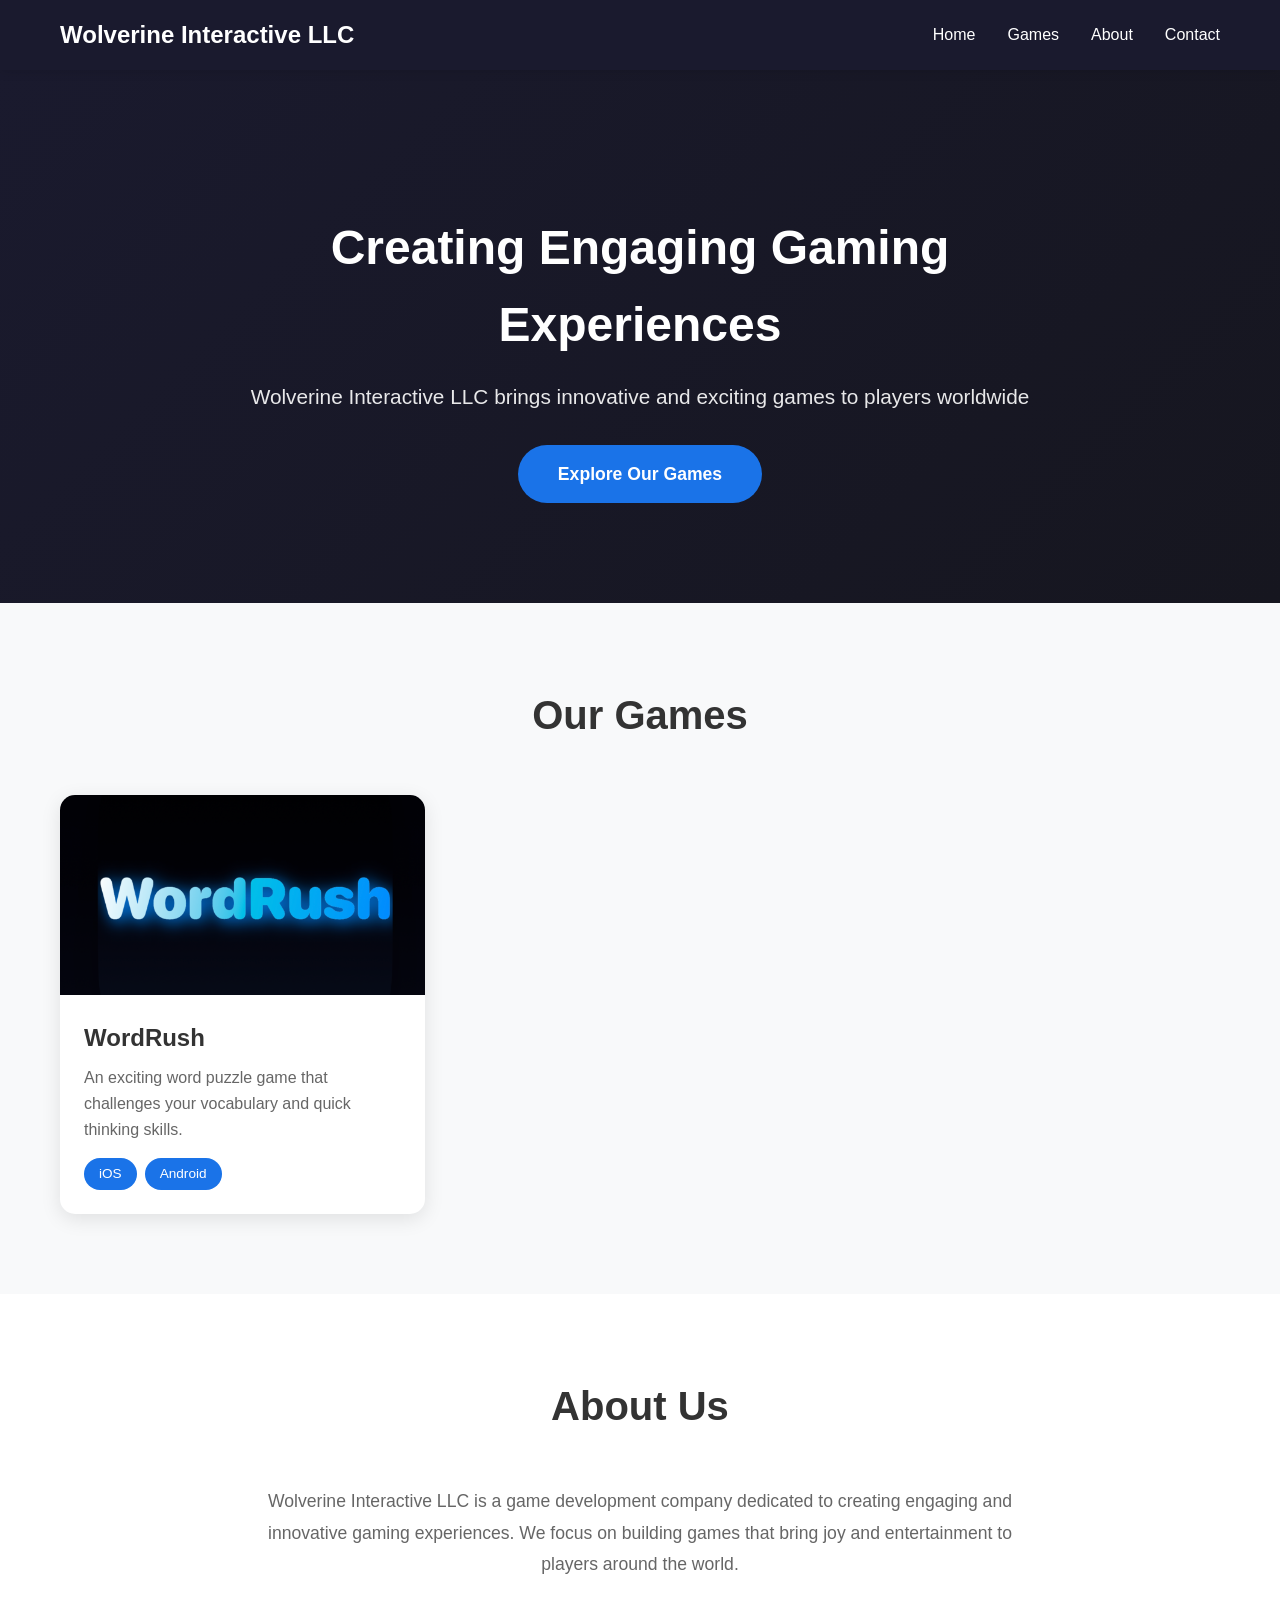
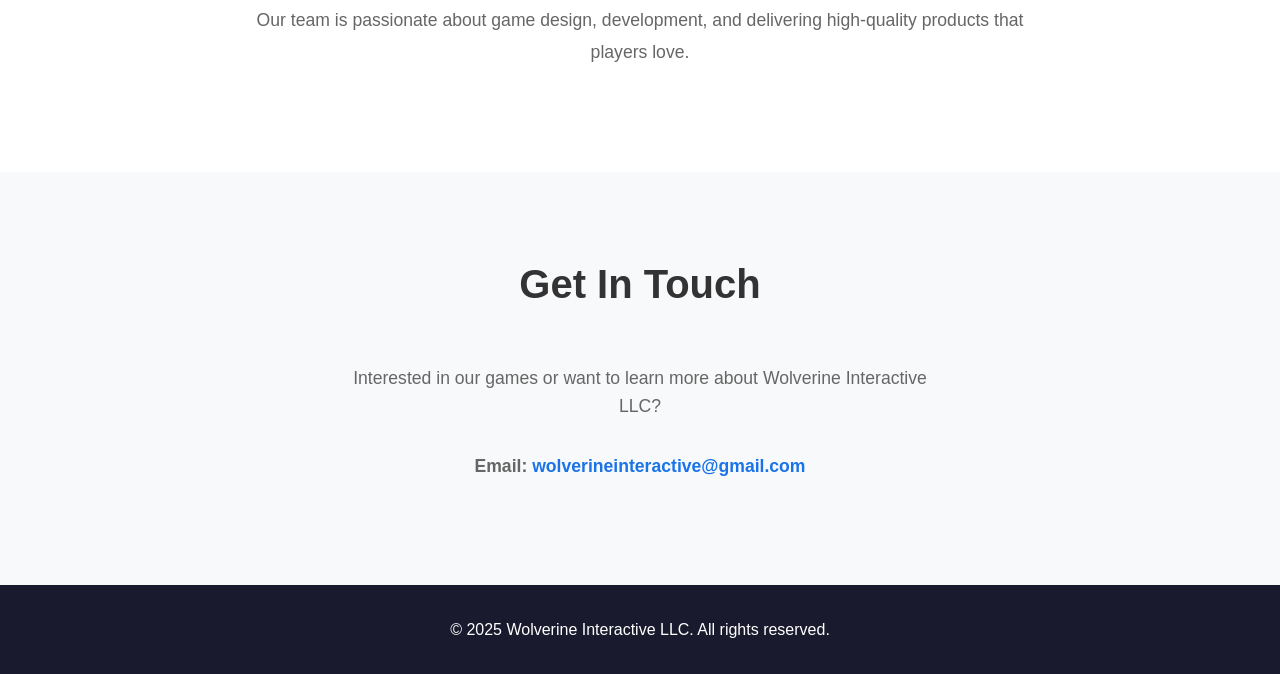
==== index.html @ 762c8910 "Initial commit: Wolverine Interactive LLC website with WordRush game" ====
<!DOCTYPE html>
<html lang="en">
<head>
    <meta charset="UTF-8">
    <meta name="viewport" content="width=device-width, initial-scale=1.0">
    <title>Wolverine Interactive LLC - Game Development Company</title>
    <meta name="description" content="Wolverine Interactive LLC - Creating engaging and innovative games">
    <link rel="stylesheet" href="styles.css">
</head>
<body>
    <nav class="navbar">
        <div class="container">
            <div class="nav-content">
                <div class="logo-container">
                    <img src="logo.png" alt="Wolverine Interactive LLC Logo" class="logo" id="logo">
                    <span class="company-name">Wolverine Interactive LLC</span>
                </div>
                <ul class="nav-links">
                    <li><a href="#home">Home</a></li>
                    <li><a href="#games">Games</a></li>
                    <li><a href="#about">About</a></li>
                    <li><a href="#contact">Contact</a></li>
                </ul>
                <button class="mobile-menu-toggle" id="mobileMenuToggle">
                    <span></span>
                    <span></span>
                    <span></span>
                </button>
            </div>
        </div>
    </nav>

    <section id="home" class="hero">
        <div class="container">
            <div class="hero-content">
                <h1 class="hero-title">Creating Engaging Gaming Experiences</h1>
                <p class="hero-subtitle">Wolverine Interactive LLC brings innovative and exciting games to players worldwide</p>
                <a href="#games" class="cta-button">Explore Our Games</a>
            </div>
        </div>
    </section>

    <section id="games" class="games-section">
        <div class="container">
            <h2 class="section-title">Our Games</h2>
            <div class="games-grid" id="gamesGrid">
                <!-- Games will be dynamically loaded here -->
            </div>
        </div>
    </section>

    <section id="about" class="about-section">
        <div class="container">
            <h2 class="section-title">About Us</h2>
            <div class="about-content">
                <p>Wolverine Interactive LLC is a game development company dedicated to creating engaging and innovative gaming experiences. We focus on building games that bring joy and entertainment to players around the world.</p>
                <p>Our team is passionate about game design, development, and delivering high-quality products that players love.</p>
            </div>
        </div>
    </section>

    <section id="contact" class="contact-section">
        <div class="container">
            <h2 class="section-title">Get In Touch</h2>
            <div class="contact-content">
                <p>Interested in our games or want to learn more about Wolverine Interactive LLC?</p>
                <div class="contact-info">
                    <p><strong>Email:</strong> <a href="mailto:wolverineinteractive@gmail.com">wolverineinteractive@gmail.com</a></p>
                </div>
            </div>
        </div>
    </section>

    <footer class="footer">
        <div class="container">
            <p>&copy; 2025 Wolverine Interactive LLC. All rights reserved.</p>
        </div>
    </footer>

    <script src="games-data.js"></script>
    <script src="script.js"></script>
</body>
</html>
---- styles.css ----
/* Reset and Base Styles */
* {
    margin: 0;
    padding: 0;
    box-sizing: border-box;
}

:root {
    --primary-color: #1a73e8;
    --secondary-color: #34a853;
    --dark-bg: #1a1a2e;
    --darker-bg: #16161f;
    --light-bg: #f8f9fa;
    --text-dark: #333;
    --text-light: #fff;
    --text-gray: #666;
    --card-bg: #fff;
    --shadow: rgba(0, 0, 0, 0.1);
    --shadow-hover: rgba(0, 0, 0, 0.2);
}

body {
    font-family: -apple-system, BlinkMacSystemFont, 'Segoe UI', Roboto, Oxygen, Ubuntu, Cantarell, sans-serif;
    line-height: 1.6;
    color: var(--text-dark);
    overflow-x: hidden;
}

html {
    scroll-behavior: smooth;
}

.container {
    max-width: 1200px;
    margin: 0 auto;
    padding: 0 20px;
}

/* Navigation */
.navbar {
    background-color: var(--dark-bg);
    padding: 1rem 0;
    position: fixed;
    width: 100%;
    top: 0;
    z-index: 1000;
    box-shadow: 0 2px 10px var(--shadow);
}

.nav-content {
    display: flex;
    justify-content: space-between;
    align-items: center;
}

.logo-container {
    display: flex;
    align-items: center;
    gap: 15px;
}

.logo {
    height: 40px;
    width: auto;
    display: none;
}

.logo.visible {
    display: block;
}

.company-name {
    font-size: 1.5rem;
    font-weight: bold;
    color: var(--text-light);
}

.nav-links {
    display: flex;
    list-style: none;
    gap: 2rem;
}

.nav-links a {
    color: var(--text-light);
    text-decoration: none;
    font-weight: 500;
    transition: color 0.3s ease;
}

.nav-links a:hover {
    color: var(--primary-color);
}

.mobile-menu-toggle {
    display: none;
    flex-direction: column;
    background: none;
    border: none;
    cursor: pointer;
    padding: 5px;
}

.mobile-menu-toggle span {
    width: 25px;
    height: 3px;
    background-color: var(--text-light);
    margin: 3px 0;
    transition: 0.3s;
}

/* Hero Section */
.hero {
    background: linear-gradient(135deg, var(--dark-bg) 0%, var(--darker-bg) 100%);
    color: var(--text-light);
    padding: 150px 0 100px;
    margin-top: 60px;
    text-align: center;
}

.hero-content {
    max-width: 800px;
    margin: 0 auto;
}

.hero-title {
    font-size: 3rem;
    margin-bottom: 1rem;
    animation: fadeInUp 0.8s ease;
}

.hero-subtitle {
    font-size: 1.3rem;
    margin-bottom: 2rem;
    color: rgba(255, 255, 255, 0.9);
    animation: fadeInUp 0.8s ease 0.2s backwards;
}

.cta-button {
    display: inline-block;
    background-color: var(--primary-color);
    color: var(--text-light);
    padding: 15px 40px;
    text-decoration: none;
    border-radius: 50px;
    font-weight: 600;
    font-size: 1.1rem;
    transition: all 0.3s ease;
    animation: fadeInUp 0.8s ease 0.4s backwards;
}

.cta-button:hover {
    background-color: #1557b0;
    transform: translateY(-2px);
    box-shadow: 0 10px 25px rgba(26, 115, 232, 0.3);
}

/* Games Section */
.games-section {
    padding: 80px 0;
    background-color: var(--light-bg);
}

.section-title {
    text-align: center;
    font-size: 2.5rem;
    margin-bottom: 3rem;
    color: var(--text-dark);
}

.games-grid {
    display: grid;
    grid-template-columns: repeat(auto-fill, minmax(300px, 1fr));
    gap: 2rem;
    margin-top: 2rem;
}

.game-card {
    background-color: var(--card-bg);
    border-radius: 15px;
    overflow: hidden;
    box-shadow: 0 5px 20px var(--shadow);
    transition: all 0.3s ease;
    cursor: pointer;
}

.game-card:hover {
    transform: translateY(-10px);
    box-shadow: 0 15px 40px var(--shadow-hover);
}

.game-image {
    width: 100%;
    height: 200px;
    object-fit: cover;
    background: linear-gradient(135deg, var(--primary-color) 0%, var(--secondary-color) 100%);
    display: flex;
    align-items: center;
    justify-content: center;
    color: var(--text-light);
    font-size: 3rem;
    font-weight: bold;
}

.game-content {
    padding: 1.5rem;
}

.game-title {
    font-size: 1.5rem;
    margin-bottom: 0.5rem;
    color: var(--text-dark);
}

.game-description {
    color: var(--text-gray);
    margin-bottom: 1rem;
}

.game-platforms {
    display: flex;
    gap: 0.5rem;
    flex-wrap: wrap;
}

.platform-tag {
    background-color: var(--primary-color);
    color: var(--text-light);
    padding: 5px 15px;
    border-radius: 20px;
    font-size: 0.85rem;
    font-weight: 500;
}

/* About Section */
.about-section {
    padding: 80px 0;
    background-color: var(--card-bg);
}

.about-content {
    max-width: 800px;
    margin: 0 auto;
    text-align: center;
}

.about-content p {
    font-size: 1.1rem;
    margin-bottom: 1.5rem;
    color: var(--text-gray);
    line-height: 1.8;
}

/* Contact Section */
.contact-section {
    padding: 80px 0;
    background-color: var(--light-bg);
    text-align: center;
}

.contact-content {
    max-width: 600px;
    margin: 0 auto;
}

.contact-content p {
    font-size: 1.1rem;
    margin-bottom: 1.5rem;
    color: var(--text-gray);
}

.contact-info {
    margin-top: 2rem;
}

.contact-info a {
    color: var(--primary-color);
    text-decoration: none;
    font-weight: 600;
}

.contact-info a:hover {
    text-decoration: underline;
}

/* Footer */
.footer {
    background-color: var(--dark-bg);
    color: var(--text-light);
    padding: 2rem 0;
    text-align: center;
}

/* Animations */
@keyframes fadeInUp {
    from {
        opacity: 0;
        transform: translateY(30px);
    }
    to {
        opacity: 1;
        transform: translateY(0);
    }
}

/* Responsive Design */
@media (max-width: 768px) {
    .mobile-menu-toggle {
        display: flex;
    }

    .nav-links {
        position: fixed;
        left: -100%;
        top: 60px;
        flex-direction: column;
        background-color: var(--dark-bg);
        width: 100%;
        text-align: center;
        transition: 0.3s;
        padding: 2rem 0;
        gap: 1rem;
    }

    .nav-links.active {
        left: 0;
    }

    .hero-title {
        font-size: 2rem;
    }

    .hero-subtitle {
        font-size: 1.1rem;
    }

    .section-title {
        font-size: 2rem;
    }

    .games-grid {
        grid-template-columns: 1fr;
    }

    .company-name {
        font-size: 1.2rem;
    }
}

@media (max-width: 480px) {
    .hero {
        padding: 100px 0 60px;
    }

    .hero-title {
        font-size: 1.5rem;
    }

    .company-name {
        font-size: 1rem;
    }
}
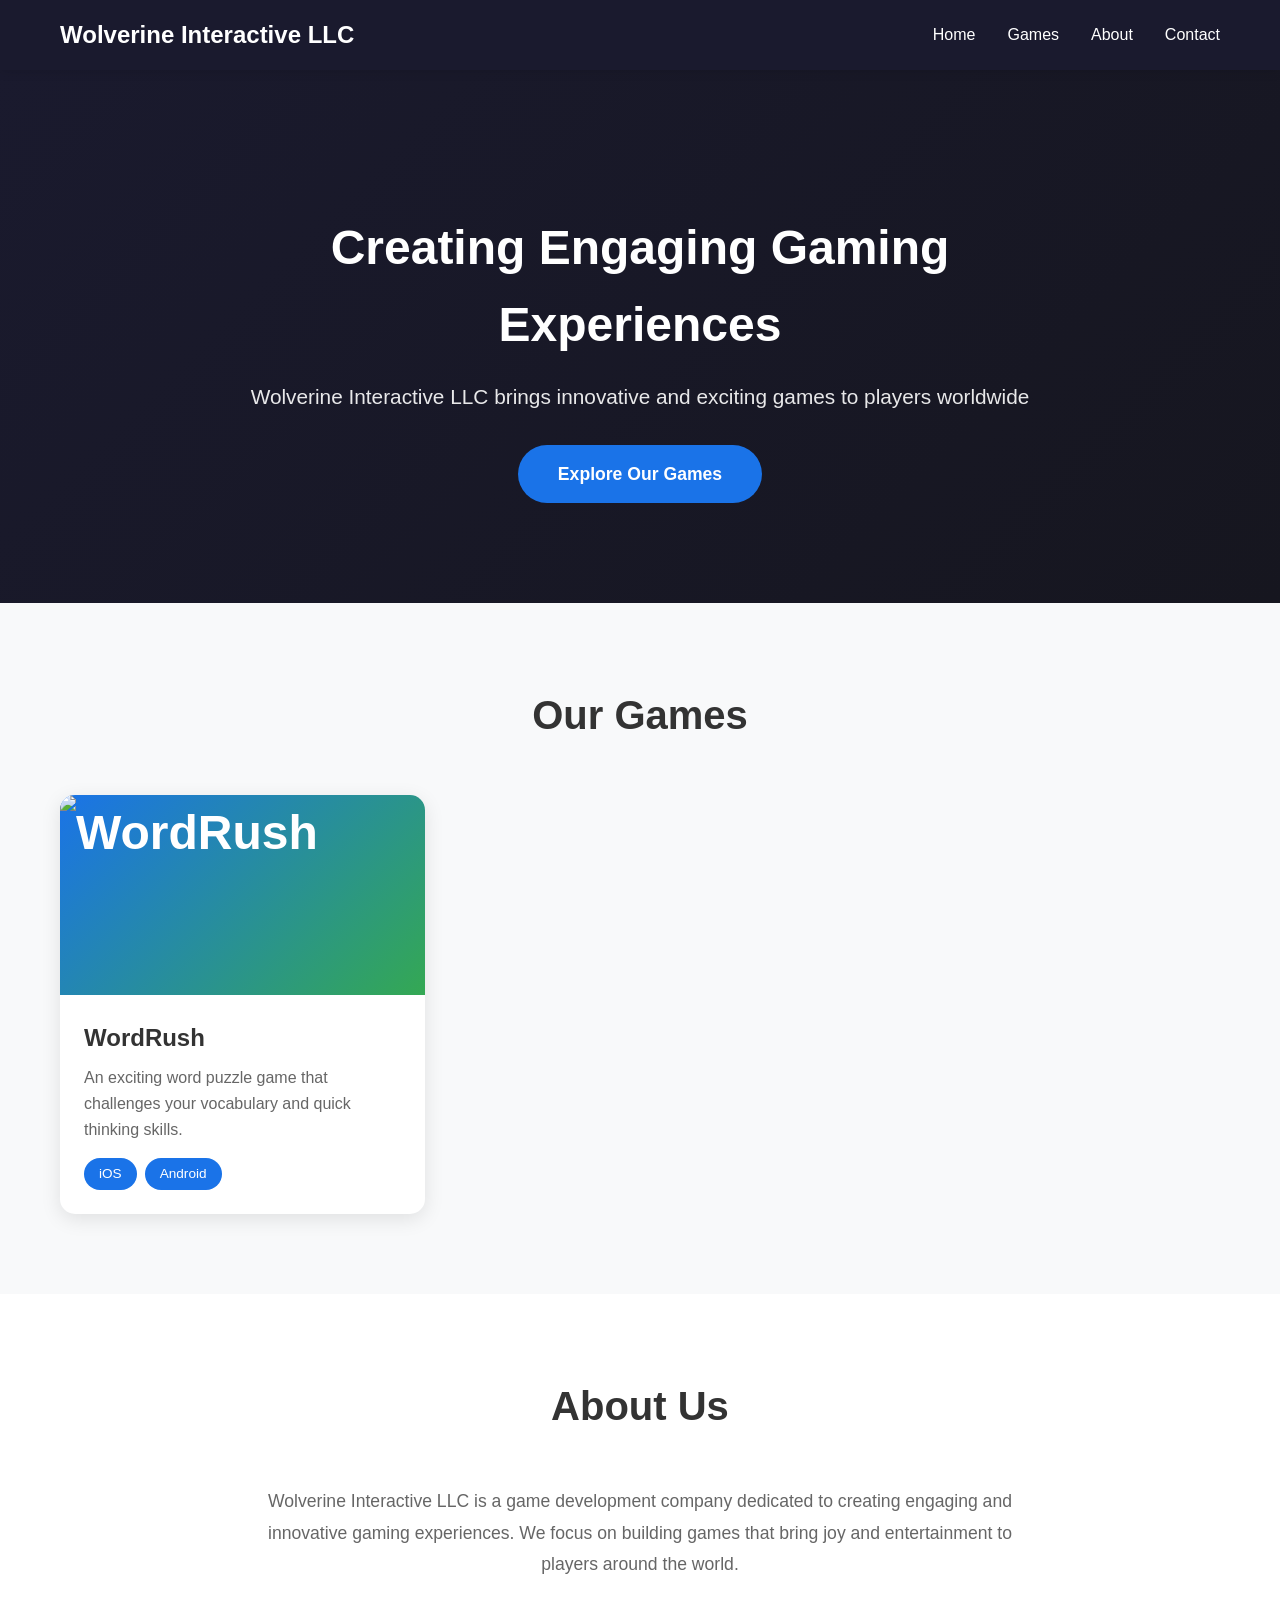
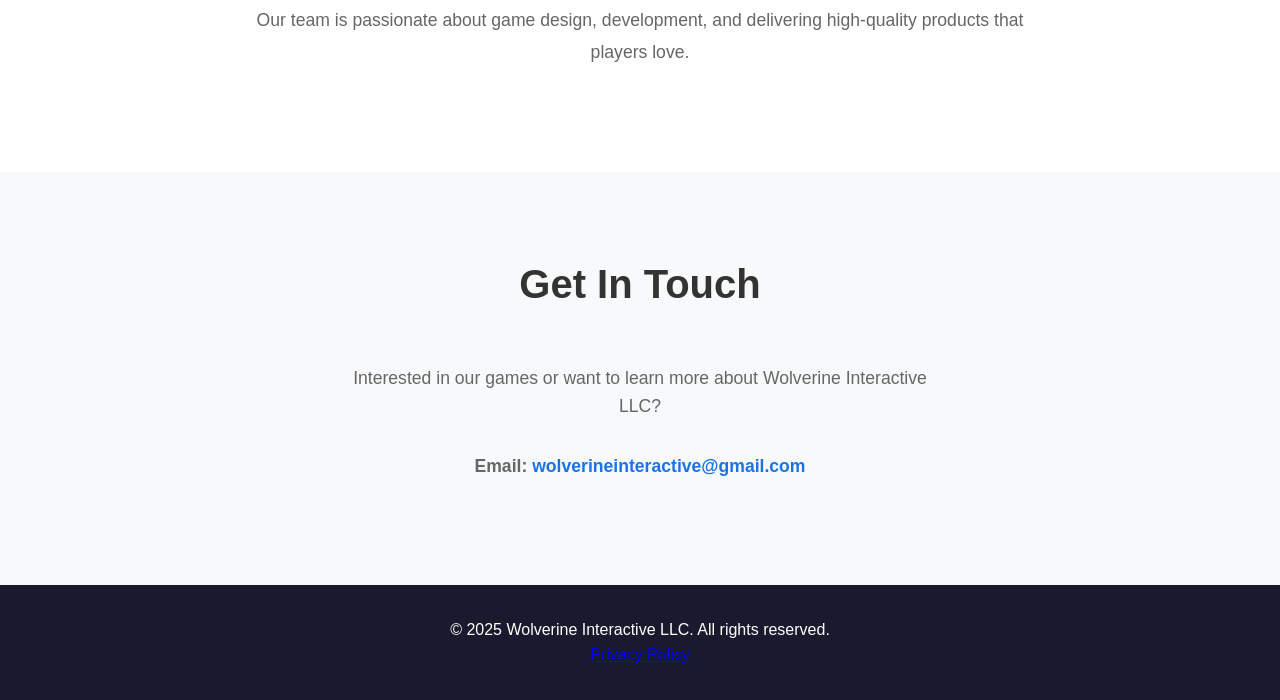
==== commit a78b3234: "Add privacy policy link to website footer - Added link to WordRush privacy policy PDF in footer - Li" ====
--- a/index.html
+++ b/index.html
@@ -74,6 +74,7 @@
     <footer class="footer">
         <div class="container">
             <p>&copy; 2025 Wolverine Interactive LLC. All rights reserved.</p>
+            <p><a href="assets/documents/WordRush_PrivacyPolicy.pdf" target="_blank">Privacy Policy</a></p>
         </div>
     </footer>
 
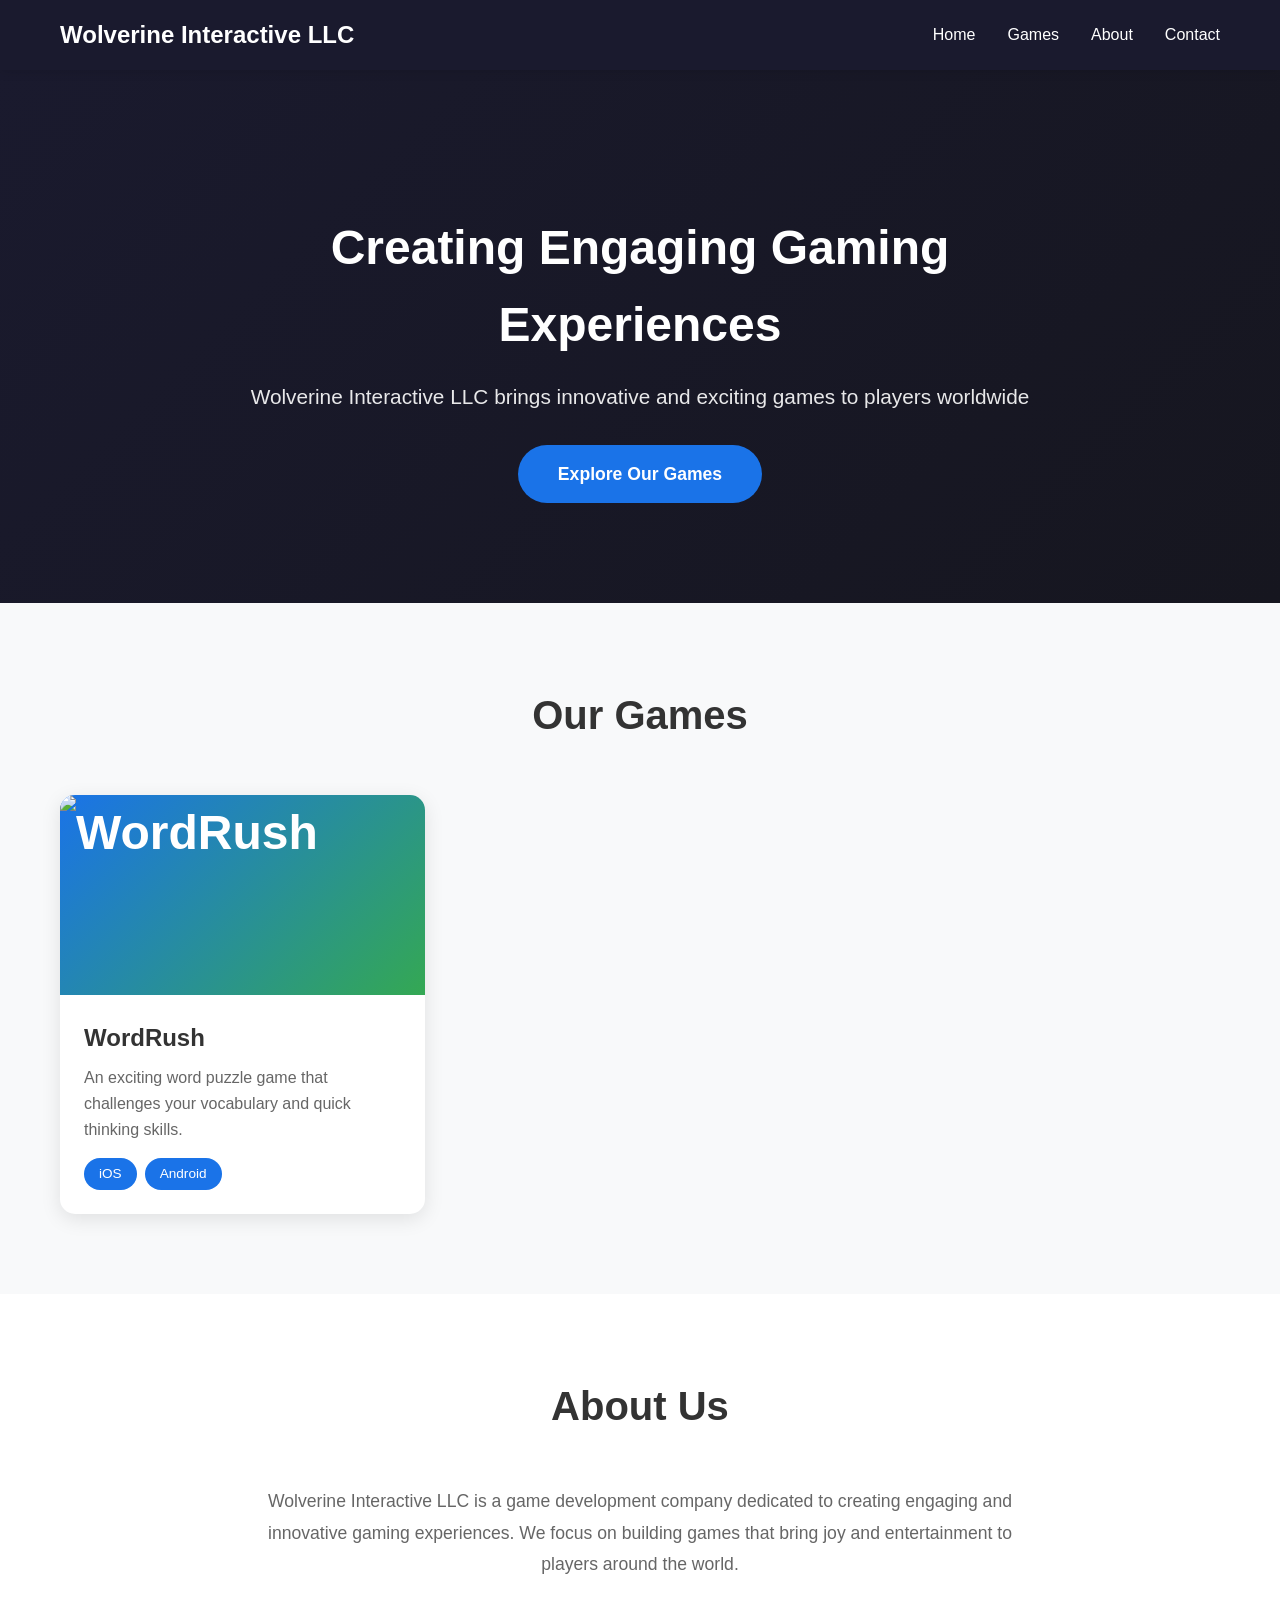
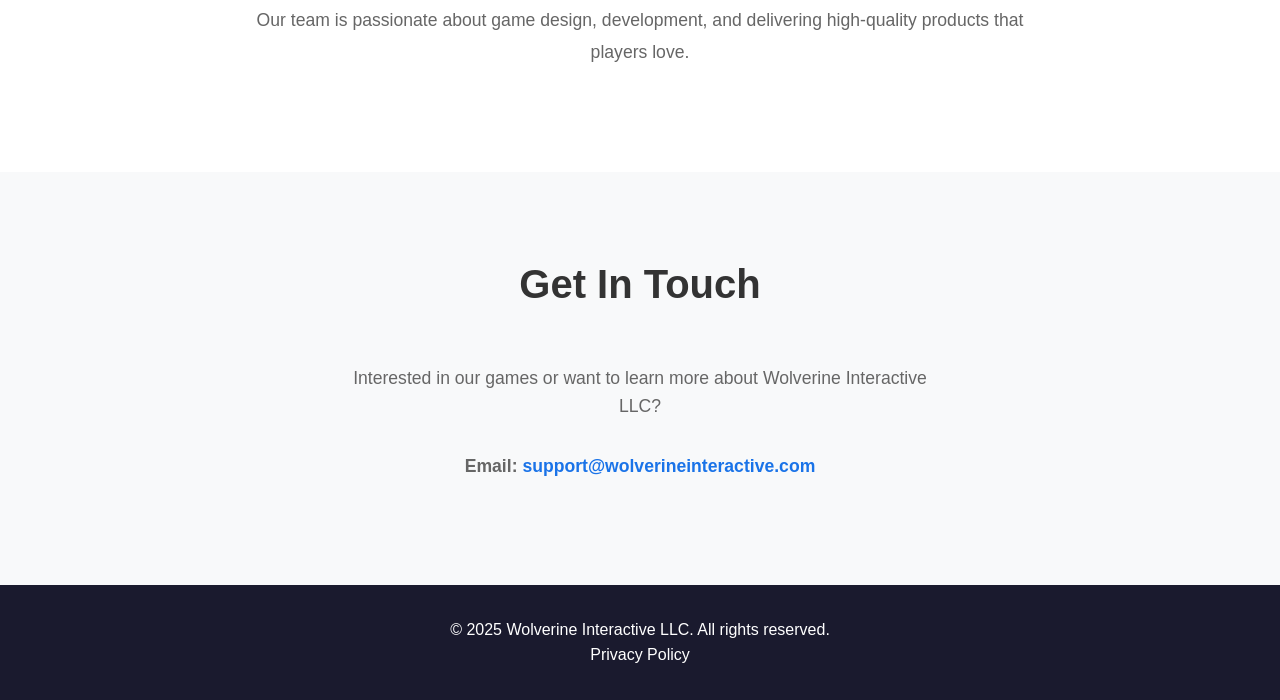
==== commit e429039f: "Update privacy policy link styling and email address - Made privacy policy link white for better vis" ====
--- a/index.html
+++ b/index.html
@@ -65,7 +65,7 @@
             <div class="contact-content">
                 <p>Interested in our games or want to learn more about Wolverine Interactive LLC?</p>
                 <div class="contact-info">
-                    <p><strong>Email:</strong> <a href="mailto:wolverineinteractive@gmail.com">wolverineinteractive@gmail.com</a></p>
+                    <p><strong>Email:</strong> <a href="mailto:support@wolverineinteractive.com">support@wolverineinteractive.com</a></p>
                 </div>
             </div>
         </div>
--- a/styles.css
+++ b/styles.css
@@ -291,6 +291,15 @@
     text-align: center;
 }
 
+.footer a {
+    color: var(--text-light);
+    text-decoration: none;
+}
+
+.footer a:hover {
+    text-decoration: underline;
+}
+
 /* Animations */
 @keyframes fadeInUp {
     from {
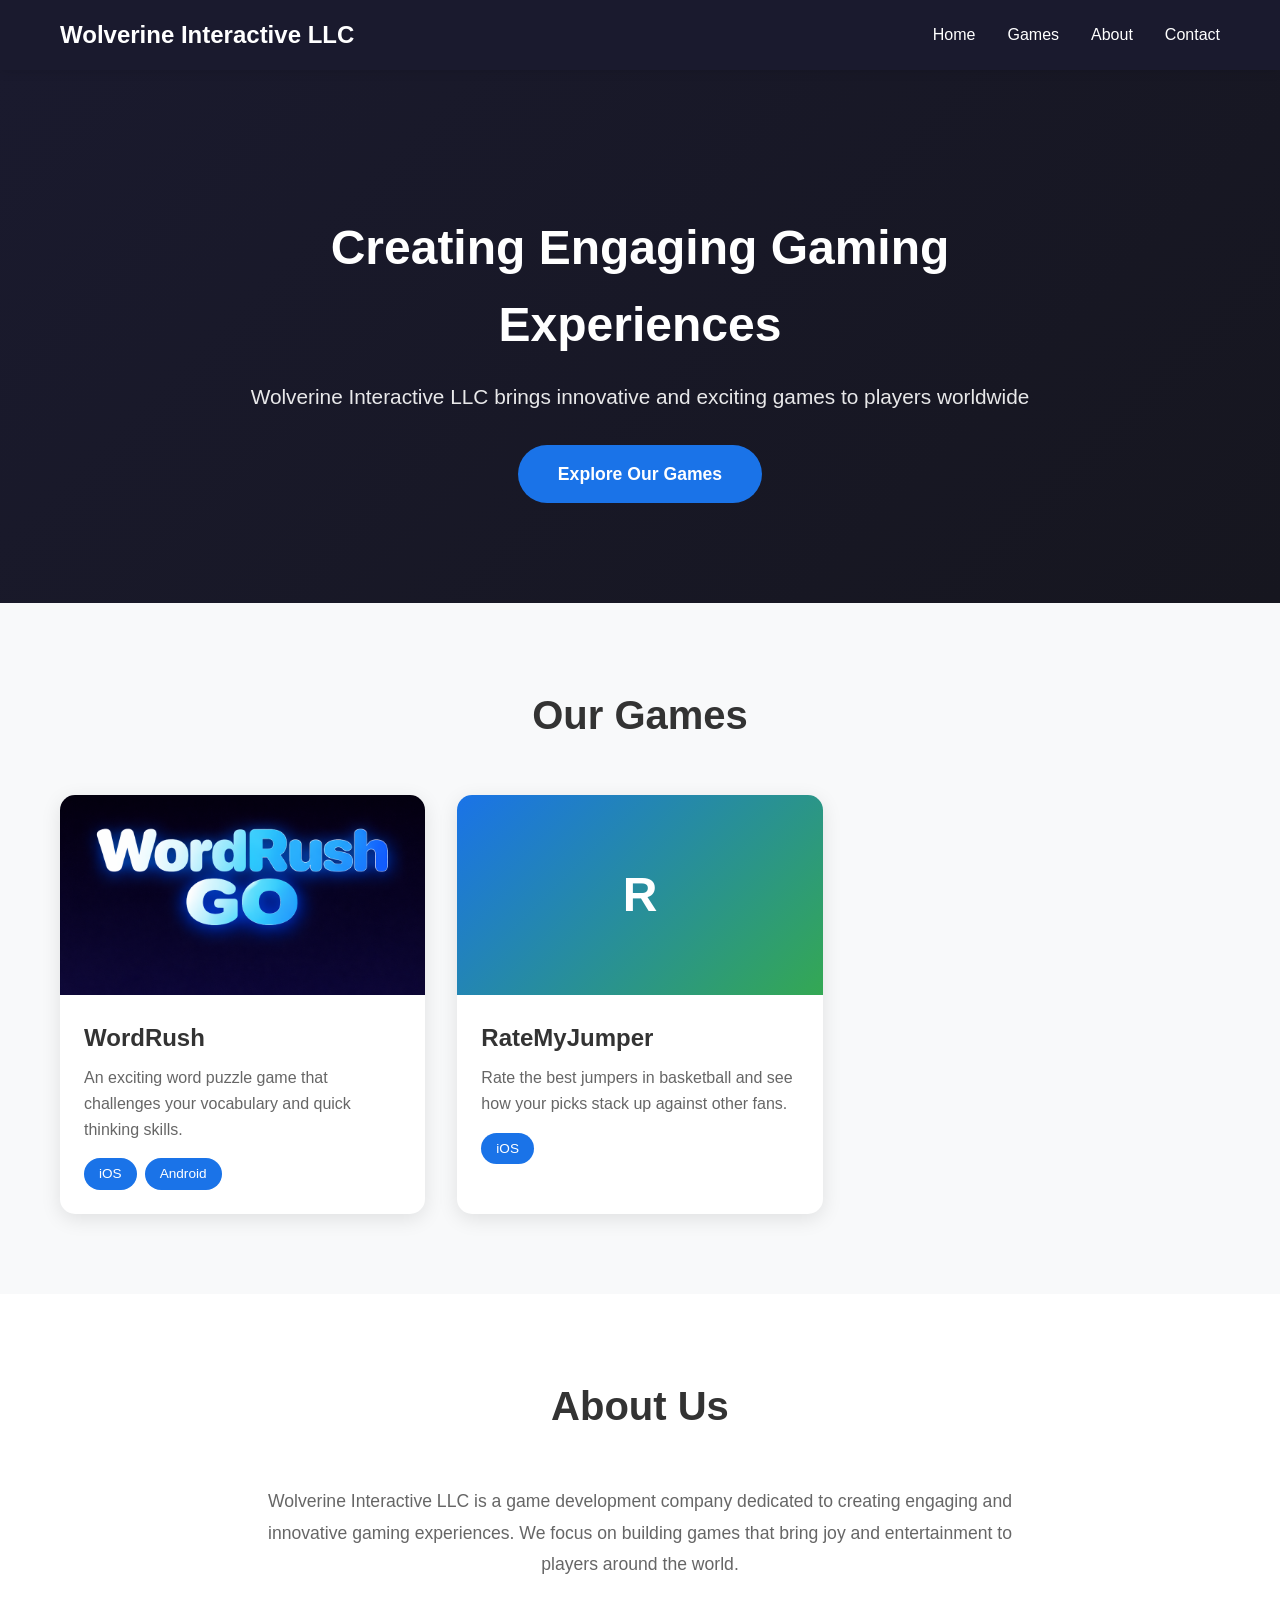
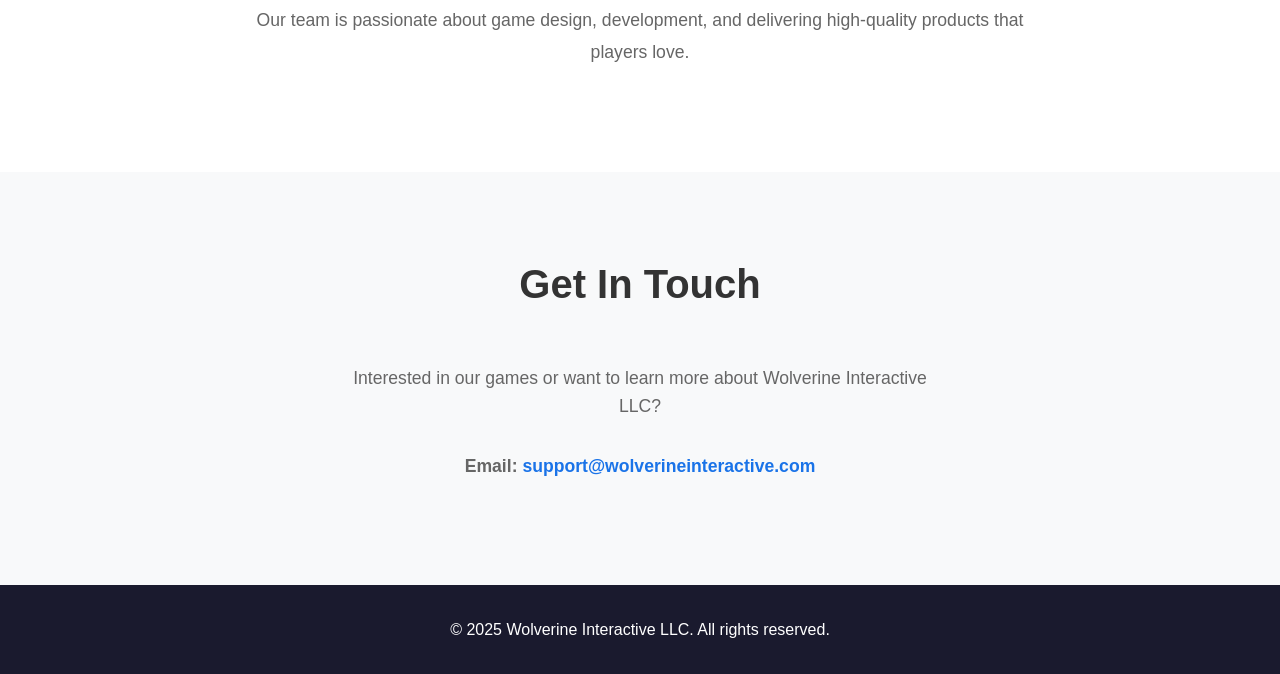
==== commit 469f08ff: "Add RateMyJumper game page and scope privacy policy to WordRush Co-Authored-By: Claude Opus 4.7 (1M " ====
--- a/index.html
+++ b/index.html
@@ -74,7 +74,6 @@
     <footer class="footer">
         <div class="container">
             <p>&copy; 2025 Wolverine Interactive LLC. All rights reserved.</p>
-            <p><a href="assets/documents/WordRush_PrivacyPolicy.pdf" target="_blank">Privacy Policy</a></p>
         </div>
     </footer>
 
--- a/styles.css
+++ b/styles.css
@@ -300,6 +300,86 @@
     text-decoration: underline;
 }
 
+/* Game Detail Page */
+.game-hero {
+    background: linear-gradient(135deg, var(--dark-bg) 0%, var(--darker-bg) 100%);
+    color: var(--text-light);
+    padding: 120px 0 60px;
+    margin-top: 60px;
+}
+
+.game-hero-content {
+    display: flex;
+    align-items: center;
+    gap: 2.5rem;
+    max-width: 800px;
+    margin: 0 auto;
+}
+
+.game-hero-icon {
+    width: 180px;
+    height: 180px;
+    border-radius: 28px;
+    object-fit: cover;
+    box-shadow: 0 10px 30px rgba(0, 0, 0, 0.4);
+    flex-shrink: 0;
+}
+
+.game-hero-info {
+    flex: 1;
+}
+
+.game-hero-title {
+    font-size: 2.8rem;
+    margin-bottom: 0.75rem;
+}
+
+.game-hero-description {
+    font-size: 1.2rem;
+    color: rgba(255, 255, 255, 0.85);
+    margin-bottom: 1.25rem;
+    line-height: 1.7;
+}
+
+.game-preview-section {
+    padding: 60px 0 80px;
+    background-color: var(--light-bg);
+}
+
+.game-video-wrapper {
+    max-width: 400px;
+    margin: 0 auto;
+    border-radius: 16px;
+    overflow: hidden;
+    box-shadow: 0 10px 40px rgba(0, 0, 0, 0.15);
+}
+
+.game-video {
+    width: 100%;
+    display: block;
+    background: #000;
+}
+
+@media (max-width: 768px) {
+    .game-hero-content {
+        flex-direction: column;
+        text-align: center;
+    }
+
+    .game-hero-icon {
+        width: 140px;
+        height: 140px;
+    }
+
+    .game-hero-title {
+        font-size: 2rem;
+    }
+
+    .game-hero .game-platforms {
+        justify-content: center;
+    }
+}
+
 /* Animations */
 @keyframes fadeInUp {
     from {
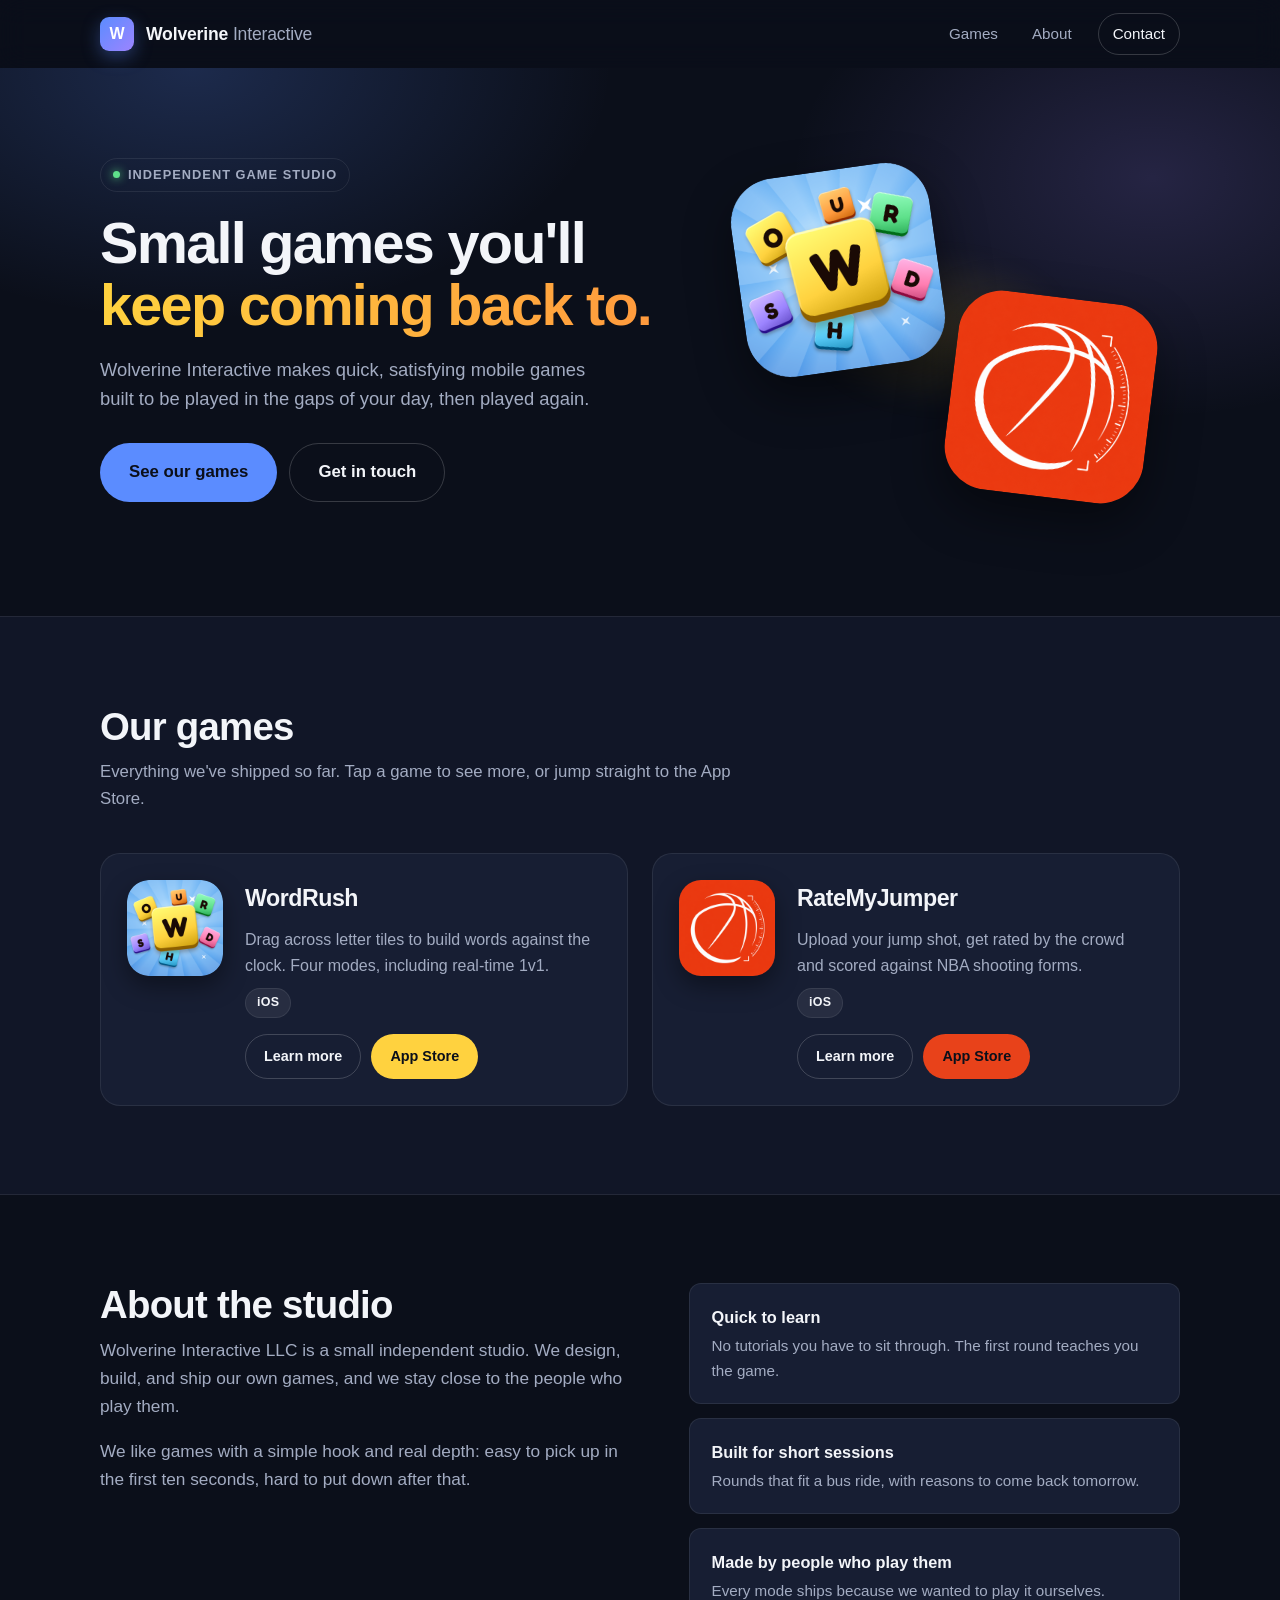
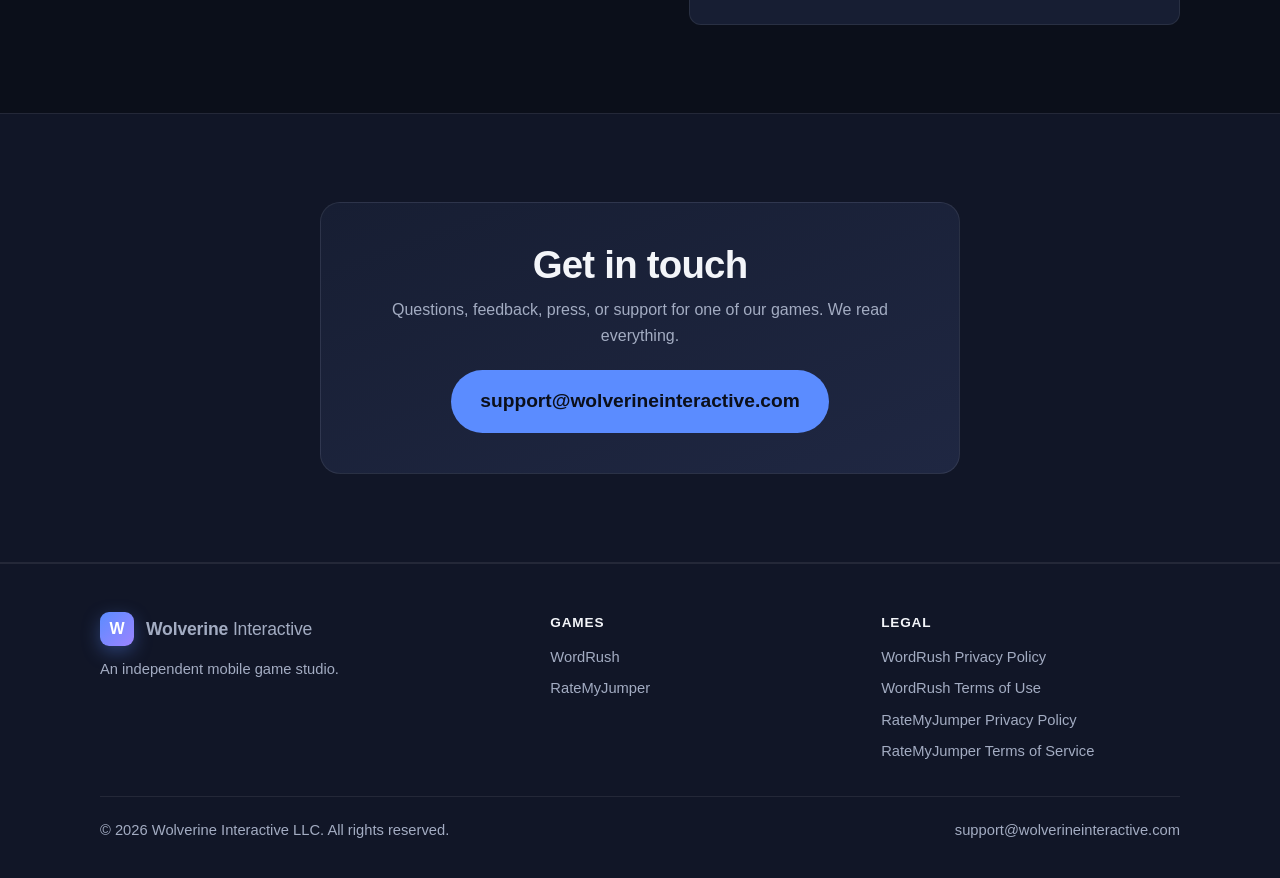
==== commit cbb9e812: "Redesign site with new WordRush and RateMyJumper icons Dark studio theme, shared nav/footer script, " ====
--- a/index.html
+++ b/index.html
@@ -3,77 +3,130 @@
 <head>
     <meta charset="UTF-8">
     <meta name="viewport" content="width=device-width, initial-scale=1.0">
-    <title>Wolverine Interactive LLC - Game Development Company</title>
-    <meta name="description" content="Wolverine Interactive LLC - Creating engaging and innovative games">
+    <title>Wolverine Interactive — Independent Game Studio</title>
+    <meta name="description" content="Wolverine Interactive LLC is an independent studio making mobile games like WordRush and RateMyJumper.">
+    <meta name="theme-color" content="#0b0f1a">
+    <meta property="og:title" content="Wolverine Interactive — Independent Game Studio">
+    <meta property="og:description" content="Makers of WordRush and RateMyJumper.">
+    <meta property="og:type" content="website">
+    <meta property="og:url" content="https://wolverineinteractive.com/">
+    <meta property="og:image" content="https://wolverineinteractive.com/assets/icons/wordrush.png">
+    <link rel="icon" href="assets/favicon.svg" type="image/svg+xml">
     <link rel="stylesheet" href="styles.css">
 </head>
 <body>
-    <nav class="navbar">
-        <div class="container">
-            <div class="nav-content">
-                <div class="logo-container">
-                    <img src="logo.png" alt="Wolverine Interactive LLC Logo" class="logo" id="logo">
-                    <span class="company-name">Wolverine Interactive LLC</span>
+    <header class="navbar">
+        <div class="container nav-content">
+            <a href="index.html" class="brand" aria-label="Wolverine Interactive home">
+                <span class="brand-mark" aria-hidden="true">W</span>
+                <span class="brand-name">Wolverine <span>Interactive</span></span>
+            </a>
+            <nav class="nav-links" id="navLinks" aria-label="Primary">
+                <a href="#games">Games</a>
+                <a href="#about">About</a>
+                <a href="#contact" class="nav-cta">Contact</a>
+            </nav>
+            <button class="mobile-menu-toggle" id="mobileMenuToggle" aria-label="Toggle menu" aria-expanded="false" aria-controls="navLinks">
+                <span></span><span></span><span></span>
+            </button>
+        </div>
+    </header>
+
+    <main>
+        <section class="hero" id="home">
+            <div class="container hero-grid">
+                <div>
+                    <p class="eyebrow">Independent game studio</p>
+                    <h1 class="hero-title">Small games you'll <em>keep coming back to.</em></h1>
+                    <p class="hero-subtitle">Wolverine Interactive makes quick, satisfying mobile games built to be played in the gaps of your day, then played again.</p>
+                    <div class="hero-actions">
+                        <a href="#games" class="btn btn-primary btn-lg">See our games</a>
+                        <a href="#contact" class="btn btn-ghost btn-lg">Get in touch</a>
+                    </div>
                 </div>
-                <ul class="nav-links">
-                    <li><a href="#home">Home</a></li>
-                    <li><a href="#games">Games</a></li>
-                    <li><a href="#about">About</a></li>
-                    <li><a href="#contact">Contact</a></li>
-                </ul>
-                <button class="mobile-menu-toggle" id="mobileMenuToggle">
-                    <span></span>
-                    <span></span>
-                    <span></span>
-                </button>
-            </div>
-        </div>
-    </nav>
-
-    <section id="home" class="hero">
-        <div class="container">
-            <div class="hero-content">
-                <h1 class="hero-title">Creating Engaging Gaming Experiences</h1>
-                <p class="hero-subtitle">Wolverine Interactive LLC brings innovative and exciting games to players worldwide</p>
-                <a href="#games" class="cta-button">Explore Our Games</a>
-            </div>
-        </div>
-    </section>
-
-    <section id="games" class="games-section">
-        <div class="container">
-            <h2 class="section-title">Our Games</h2>
-            <div class="games-grid" id="gamesGrid">
-                <!-- Games will be dynamically loaded here -->
-            </div>
-        </div>
-    </section>
-
-    <section id="about" class="about-section">
-        <div class="container">
-            <h2 class="section-title">About Us</h2>
-            <div class="about-content">
-                <p>Wolverine Interactive LLC is a game development company dedicated to creating engaging and innovative gaming experiences. We focus on building games that bring joy and entertainment to players around the world.</p>
-                <p>Our team is passionate about game design, development, and delivering high-quality products that players love.</p>
-            </div>
-        </div>
-    </section>
-
-    <section id="contact" class="contact-section">
-        <div class="container">
-            <h2 class="section-title">Get In Touch</h2>
-            <div class="contact-content">
-                <p>Interested in our games or want to learn more about Wolverine Interactive LLC?</p>
-                <div class="contact-info">
-                    <p><strong>Email:</strong> <a href="mailto:support@wolverineinteractive.com">support@wolverineinteractive.com</a></p>
+                <div class="hero-art" aria-hidden="true">
+                    <img class="art-1" src="assets/icons/wordrush.png" alt="">
+                    <img class="art-2" src="assets/icons/ratemyjumper.png" alt="">
                 </div>
             </div>
-        </div>
-    </section>
+        </section>
+
+        <section class="section section-alt" id="games">
+            <div class="container">
+                <div class="section-head">
+                    <h2 class="section-title">Our games</h2>
+                    <p class="section-lead">Everything we've shipped so far. Tap a game to see more, or jump straight to the App Store.</p>
+                </div>
+                <div class="games-grid" id="gamesGrid"></div>
+            </div>
+        </section>
+
+        <section class="section" id="about">
+            <div class="container about-grid">
+                <div class="about-copy">
+                    <h2 class="section-title">About the studio</h2>
+                    <p>Wolverine Interactive LLC is a small independent studio. We design, build, and ship our own games, and we stay close to the people who play them.</p>
+                    <p>We like games with a simple hook and real depth: easy to pick up in the first ten seconds, hard to put down after that.</p>
+                </div>
+                <ul class="value-list">
+                    <li class="value-item">
+                        <h3>Quick to learn</h3>
+                        <p>No tutorials you have to sit through. The first round teaches you the game.</p>
+                    </li>
+                    <li class="value-item">
+                        <h3>Built for short sessions</h3>
+                        <p>Rounds that fit a bus ride, with reasons to come back tomorrow.</p>
+                    </li>
+                    <li class="value-item">
+                        <h3>Made by people who play them</h3>
+                        <p>Every mode ships because we wanted to play it ourselves.</p>
+                    </li>
+                </ul>
+            </div>
+        </section>
+
+        <section class="section section-alt" id="contact">
+            <div class="container">
+                <div class="contact-card">
+                    <h2 class="section-title">Get in touch</h2>
+                    <p>Questions, feedback, press, or support for one of our games. We read everything.</p>
+                    <a class="btn btn-primary btn-lg contact-email" href="mailto:support@wolverineinteractive.com">support@wolverineinteractive.com</a>
+                </div>
+            </div>
+        </section>
+    </main>
 
     <footer class="footer">
         <div class="container">
-            <p>&copy; 2025 Wolverine Interactive LLC. All rights reserved.</p>
+            <div class="footer-grid">
+                <div>
+                    <a href="index.html" class="brand" style="margin-bottom:12px">
+                        <span class="brand-mark" aria-hidden="true">W</span>
+                        <span class="brand-name">Wolverine <span>Interactive</span></span>
+                    </a>
+                    <p>An independent mobile game studio.</p>
+                </div>
+                <div>
+                    <h4>Games</h4>
+                    <ul>
+                        <li><a href="wordrush.html">WordRush</a></li>
+                        <li><a href="ratemyjumper.html">RateMyJumper</a></li>
+                    </ul>
+                </div>
+                <div>
+                    <h4>Legal</h4>
+                    <ul>
+                        <li><a href="assets/documents/WordRush_PrivacyPolicy.pdf" target="_blank" rel="noopener">WordRush Privacy Policy</a></li>
+                        <li><a href="assets/documents/WordRush_TermsOfUse.pdf" target="_blank" rel="noopener">WordRush Terms of Use</a></li>
+                        <li><a href="assets/RateMyJumper/Privacy%20Policy%20for%20RateMyJumper.pdf" target="_blank" rel="noopener">RateMyJumper Privacy Policy</a></li>
+                        <li><a href="assets/RateMyJumper/RateMyJumper_TermsOfService.pdf" target="_blank" rel="noopener">RateMyJumper Terms of Service</a></li>
+                    </ul>
+                </div>
+            </div>
+            <div class="footer-bottom">
+                <span>&copy; <span data-year>2026</span> Wolverine Interactive LLC. All rights reserved.</span>
+                <a href="mailto:support@wolverineinteractive.com">support@wolverineinteractive.com</a>
+            </div>
         </div>
     </footer>
 
--- a/styles.css
+++ b/styles.css
@@ -1,451 +1,298 @@
-/* Reset and Base Styles */
-* {
-    margin: 0;
-    padding: 0;
-    box-sizing: border-box;
-}
+/* ==========================================================================
+   Wolverine Interactive — site styles
+   ========================================================================== */
+
+*, *::before, *::after { box-sizing: border-box; margin: 0; padding: 0; }
 
 :root {
-    --primary-color: #1a73e8;
-    --secondary-color: #34a853;
-    --dark-bg: #1a1a2e;
-    --darker-bg: #16161f;
-    --light-bg: #f8f9fa;
-    --text-dark: #333;
-    --text-light: #fff;
-    --text-gray: #666;
-    --card-bg: #fff;
-    --shadow: rgba(0, 0, 0, 0.1);
-    --shadow-hover: rgba(0, 0, 0, 0.2);
-}
+    --bg: #0b0f1a;
+    --bg-elev: #111627;
+    --surface: #171e33;
+    --surface-2: #1f2742;
+    --border: rgba(255, 255, 255, 0.08);
+    --text: #f3f5f9;
+    --muted: #a3acc2;
+    --brand: #5b8cff;
+    --brand-2: #9c84ff;
+    --accent: var(--brand);
+    --radius: 20px;
+    --radius-sm: 12px;
+    --shadow: 0 20px 50px rgba(0, 0, 0, 0.45);
+    --nav-h: 68px;
+    --font: -apple-system, BlinkMacSystemFont, "SF Pro Text", "Segoe UI", Roboto, Helvetica, Arial, sans-serif;
+}
+
+html { scroll-behavior: smooth; }
 
 body {
-    font-family: -apple-system, BlinkMacSystemFont, 'Segoe UI', Roboto, Oxygen, Ubuntu, Cantarell, sans-serif;
+    font-family: var(--font);
+    background: var(--bg);
+    color: var(--text);
     line-height: 1.6;
-    color: var(--text-dark);
+    -webkit-font-smoothing: antialiased;
     overflow-x: hidden;
 }
 
-html {
-    scroll-behavior: smooth;
-}
-
-.container {
-    max-width: 1200px;
-    margin: 0 auto;
-    padding: 0 20px;
-}
-
-/* Navigation */
+img, video { max-width: 100%; display: block; }
+a { color: inherit; }
+ul { list-style: none; }
+
+:focus-visible { outline: 2px solid var(--brand); outline-offset: 3px; border-radius: 6px; }
+
+.container { max-width: 1120px; margin: 0 auto; padding: 0 20px; }
+.center { text-align: center; }
+.muted { color: var(--muted); }
+
+/* --------------------------------------------------------------------------
+   Buttons
+   -------------------------------------------------------------------------- */
+.btn {
+    display: inline-flex; align-items: center; justify-content: center; gap: 8px;
+    padding: 12px 22px; border-radius: 999px;
+    font-weight: 600; font-size: 0.95rem; text-decoration: none;
+    border: 1px solid transparent; cursor: pointer; white-space: nowrap;
+    transition: transform .18s ease, box-shadow .18s ease, background .18s ease, border-color .18s ease;
+}
+.btn:hover { transform: translateY(-2px); }
+.btn-primary { background: var(--accent); color: #0b0f1a; }
+.btn-primary:hover { box-shadow: 0 10px 30px color-mix(in srgb, var(--accent) 45%, transparent); }
+.btn-ghost { background: transparent; color: var(--text); border-color: rgba(255,255,255,0.18); }
+.btn-ghost:hover { border-color: rgba(255,255,255,0.4); background: rgba(255,255,255,0.04); }
+.btn-lg { padding: 15px 28px; font-size: 1.05rem; }
+.btn svg { width: 20px; height: 20px; flex-shrink: 0; }
+
+/* --------------------------------------------------------------------------
+   Navigation
+   -------------------------------------------------------------------------- */
 .navbar {
-    background-color: var(--dark-bg);
-    padding: 1rem 0;
-    position: fixed;
-    width: 100%;
-    top: 0;
-    z-index: 1000;
-    box-shadow: 0 2px 10px var(--shadow);
-}
-
-.nav-content {
-    display: flex;
-    justify-content: space-between;
-    align-items: center;
-}
-
-.logo-container {
-    display: flex;
-    align-items: center;
-    gap: 15px;
-}
-
-.logo {
-    height: 40px;
-    width: auto;
-    display: none;
-}
-
-.logo.visible {
-    display: block;
-}
-
-.company-name {
-    font-size: 1.5rem;
-    font-weight: bold;
-    color: var(--text-light);
-}
-
-.nav-links {
-    display: flex;
-    list-style: none;
-    gap: 2rem;
-}
-
+    position: sticky; top: 0; z-index: 100;
+    height: var(--nav-h);
+    background: rgba(11, 15, 26, 0.72);
+    backdrop-filter: blur(14px); -webkit-backdrop-filter: blur(14px);
+    border-bottom: 1px solid transparent;
+    transition: border-color .2s ease, background .2s ease;
+}
+.navbar.scrolled { border-bottom-color: var(--border); background: rgba(11, 15, 26, 0.88); }
+.nav-content { display: flex; align-items: center; justify-content: space-between; height: var(--nav-h); }
+
+.brand { display: flex; align-items: center; gap: 12px; text-decoration: none; font-weight: 700; font-size: 1.1rem; letter-spacing: -0.01em; }
+.brand-mark {
+    width: 34px; height: 34px; border-radius: 9px; display: grid; place-items: center;
+    background: linear-gradient(135deg, var(--brand), var(--brand-2));
+    color: #fff; font-weight: 800; font-size: 1rem;
+    box-shadow: 0 6px 18px rgba(91, 140, 255, 0.35);
+}
+.brand-name span { color: var(--muted); font-weight: 500; }
+
+.nav-links { display: flex; align-items: center; gap: 6px; }
 .nav-links a {
-    color: var(--text-light);
-    text-decoration: none;
-    font-weight: 500;
-    transition: color 0.3s ease;
-}
-
-.nav-links a:hover {
-    color: var(--primary-color);
-}
+    color: var(--muted); text-decoration: none; font-weight: 500; font-size: 0.95rem;
+    padding: 8px 14px; border-radius: 999px; transition: color .15s ease, background .15s ease;
+}
+.nav-links a:hover { color: var(--text); background: rgba(255,255,255,0.06); }
+.nav-links a.nav-cta { color: var(--text); border: 1px solid rgba(255,255,255,0.18); margin-left: 6px; }
 
 .mobile-menu-toggle {
-    display: none;
-    flex-direction: column;
-    background: none;
-    border: none;
-    cursor: pointer;
-    padding: 5px;
-}
-
-.mobile-menu-toggle span {
-    width: 25px;
-    height: 3px;
-    background-color: var(--text-light);
-    margin: 3px 0;
-    transition: 0.3s;
-}
-
-/* Hero Section */
-.hero {
-    background: linear-gradient(135deg, var(--dark-bg) 0%, var(--darker-bg) 100%);
-    color: var(--text-light);
-    padding: 150px 0 100px;
-    margin-top: 60px;
-    text-align: center;
-}
-
-.hero-content {
-    max-width: 800px;
-    margin: 0 auto;
-}
-
-.hero-title {
-    font-size: 3rem;
-    margin-bottom: 1rem;
-    animation: fadeInUp 0.8s ease;
-}
-
-.hero-subtitle {
-    font-size: 1.3rem;
-    margin-bottom: 2rem;
-    color: rgba(255, 255, 255, 0.9);
-    animation: fadeInUp 0.8s ease 0.2s backwards;
-}
-
-.cta-button {
-    display: inline-block;
-    background-color: var(--primary-color);
-    color: var(--text-light);
-    padding: 15px 40px;
-    text-decoration: none;
-    border-radius: 50px;
-    font-weight: 600;
-    font-size: 1.1rem;
-    transition: all 0.3s ease;
-    animation: fadeInUp 0.8s ease 0.4s backwards;
-}
-
-.cta-button:hover {
-    background-color: #1557b0;
-    transform: translateY(-2px);
-    box-shadow: 0 10px 25px rgba(26, 115, 232, 0.3);
-}
-
-/* Games Section */
-.games-section {
-    padding: 80px 0;
-    background-color: var(--light-bg);
-}
-
-.section-title {
-    text-align: center;
-    font-size: 2.5rem;
-    margin-bottom: 3rem;
-    color: var(--text-dark);
-}
-
-.games-grid {
-    display: grid;
-    grid-template-columns: repeat(auto-fill, minmax(300px, 1fr));
-    gap: 2rem;
-    margin-top: 2rem;
-}
+    display: none; width: 44px; height: 44px; border: 0; background: none; cursor: pointer;
+    flex-direction: column; justify-content: center; align-items: center; gap: 5px; border-radius: 10px;
+}
+.mobile-menu-toggle span { width: 22px; height: 2px; background: var(--text); border-radius: 2px; transition: transform .25s ease, opacity .2s ease; }
+.mobile-menu-toggle.open span:nth-child(1) { transform: translateY(7px) rotate(45deg); }
+.mobile-menu-toggle.open span:nth-child(2) { opacity: 0; }
+.mobile-menu-toggle.open span:nth-child(3) { transform: translateY(-7px) rotate(-45deg); }
+
+/* --------------------------------------------------------------------------
+   Hero (home)
+   -------------------------------------------------------------------------- */
+.hero { position: relative; padding: 72px 0 96px; overflow: hidden; }
+.hero::before {
+    content: ""; position: absolute; inset: 0; pointer-events: none;
+    background:
+        radial-gradient(700px 420px at 15% 0%, rgba(91,140,255,0.22), transparent 60%),
+        radial-gradient(600px 400px at 90% 20%, rgba(156,132,255,0.18), transparent 60%);
+}
+.hero-grid { position: relative; display: grid; grid-template-columns: 1.15fr 1fr; gap: 48px; align-items: center; }
+.eyebrow {
+    display: inline-flex; align-items: center; gap: 8px;
+    font-size: 0.8rem; font-weight: 600; letter-spacing: 0.08em; text-transform: uppercase; color: var(--muted);
+    padding: 6px 12px; border: 1px solid var(--border); border-radius: 999px; margin-bottom: 20px;
+}
+.eyebrow::before { content: ""; width: 7px; height: 7px; border-radius: 50%; background: #5ee08a; box-shadow: 0 0 10px #5ee08a; }
+.hero-title { font-size: clamp(2.3rem, 5vw, 3.6rem); line-height: 1.08; letter-spacing: -0.03em; font-weight: 800; margin-bottom: 18px; }
+.hero-title em { font-style: normal; background: linear-gradient(90deg, #ffd23f, #ff9a3d); -webkit-background-clip: text; background-clip: text; color: transparent; }
+.hero-subtitle { font-size: 1.15rem; color: var(--muted); max-width: 520px; margin-bottom: 30px; }
+.hero-actions { display: flex; gap: 12px; flex-wrap: wrap; }
+
+.hero-art { position: relative; height: 380px; }
+.hero-art img {
+    position: absolute; width: 200px; height: 200px; border-radius: 44px;
+    box-shadow: var(--shadow); animation: float 6s ease-in-out infinite;
+}
+.hero-art .art-1 { left: 8%; top: 8%; transform: rotate(-8deg); }
+.hero-art .art-2 { right: 6%; bottom: 6%; transform: rotate(7deg); animation-delay: -3s; }
+.hero-art::after {
+    content: ""; position: absolute; inset: 20% 10%; border-radius: 50%; z-index: -1;
+    background: radial-gradient(closest-side, rgba(255,210,63,0.18), transparent 70%);
+    filter: blur(10px);
+}
+@keyframes float {
+    0%, 100% { translate: 0 0; }
+    50% { translate: 0 -12px; }
+}
+
+/* --------------------------------------------------------------------------
+   Sections
+   -------------------------------------------------------------------------- */
+.section { padding: 88px 0; }
+.section-alt { background: var(--bg-elev); border-top: 1px solid var(--border); border-bottom: 1px solid var(--border); }
+.section-head { max-width: 640px; margin-bottom: 40px; }
+.section-head.center { margin-left: auto; margin-right: auto; }
+.section-title { font-size: clamp(1.8rem, 3.2vw, 2.4rem); letter-spacing: -0.02em; font-weight: 800; line-height: 1.15; margin-bottom: 10px; }
+.section-lead { color: var(--muted); font-size: 1.05rem; }
+
+/* --------------------------------------------------------------------------
+   Game cards (home)
+   -------------------------------------------------------------------------- */
+.games-grid { display: grid; grid-template-columns: repeat(auto-fit, minmax(320px, 1fr)); gap: 24px; }
 
 .game-card {
-    background-color: var(--card-bg);
-    border-radius: 15px;
+    --accent: var(--brand);
+    position: relative; display: flex; gap: 22px; padding: 26px;
+    background: var(--surface); border: 1px solid var(--border); border-radius: var(--radius);
+    transition: transform .22s ease, border-color .22s ease, box-shadow .22s ease;
     overflow: hidden;
-    box-shadow: 0 5px 20px var(--shadow);
-    transition: all 0.3s ease;
-    cursor: pointer;
-}
-
-.game-card:hover {
-    transform: translateY(-10px);
-    box-shadow: 0 15px 40px var(--shadow-hover);
-}
-
-.game-image {
-    width: 100%;
-    height: 200px;
-    object-fit: cover;
-    background: linear-gradient(135deg, var(--primary-color) 0%, var(--secondary-color) 100%);
-    display: flex;
-    align-items: center;
-    justify-content: center;
-    color: var(--text-light);
-    font-size: 3rem;
-    font-weight: bold;
-}
-
-.game-content {
-    padding: 1.5rem;
-}
-
-.game-title {
-    font-size: 1.5rem;
-    margin-bottom: 0.5rem;
-    color: var(--text-dark);
-}
-
-.game-description {
-    color: var(--text-gray);
-    margin-bottom: 1rem;
-}
-
-.game-platforms {
-    display: flex;
-    gap: 0.5rem;
-    flex-wrap: wrap;
-}
-
+}
+.game-card::before {
+    content: ""; position: absolute; inset: -40% auto auto -20%; width: 60%; aspect-ratio: 1; border-radius: 50%;
+    background: radial-gradient(closest-side, color-mix(in srgb, var(--accent) 28%, transparent), transparent);
+    opacity: 0; transition: opacity .25s ease; pointer-events: none;
+}
+.game-card:hover { transform: translateY(-6px); border-color: color-mix(in srgb, var(--accent) 50%, var(--border)); box-shadow: 0 24px 48px rgba(0,0,0,0.4); }
+.game-card:hover::before { opacity: 1; }
+.game-card-icon { width: 96px; height: 96px; border-radius: 22px; flex-shrink: 0; box-shadow: 0 10px 24px rgba(0,0,0,0.4); position: relative; }
+.game-card-body { display: flex; flex-direction: column; gap: 10px; flex: 1; min-width: 0; position: relative; }
+.game-card-title { font-size: 1.45rem; letter-spacing: -0.02em; }
+.game-card-title a { text-decoration: none; }
+.game-card-title a::after { content: ""; position: absolute; inset: 0; }
+.game-card-tagline { color: var(--muted); }
+.game-card-actions { display: flex; gap: 10px; flex-wrap: wrap; margin-top: auto; padding-top: 6px; position: relative; z-index: 1; }
+.game-card-actions .btn { padding: 10px 18px; font-size: 0.9rem; }
+
+.platform-list { display: flex; gap: 8px; flex-wrap: wrap; }
 .platform-tag {
-    background-color: var(--primary-color);
-    color: var(--text-light);
-    padding: 5px 15px;
-    border-radius: 20px;
-    font-size: 0.85rem;
-    font-weight: 500;
-}
-
-/* About Section */
-.about-section {
-    padding: 80px 0;
-    background-color: var(--card-bg);
-}
-
-.about-content {
-    max-width: 800px;
-    margin: 0 auto;
-    text-align: center;
-}
-
-.about-content p {
-    font-size: 1.1rem;
-    margin-bottom: 1.5rem;
-    color: var(--text-gray);
-    line-height: 1.8;
-}
-
-/* Contact Section */
-.contact-section {
-    padding: 80px 0;
-    background-color: var(--light-bg);
-    text-align: center;
-}
-
-.contact-content {
-    max-width: 600px;
-    margin: 0 auto;
-}
-
-.contact-content p {
-    font-size: 1.1rem;
-    margin-bottom: 1.5rem;
-    color: var(--text-gray);
-}
-
-.contact-info {
-    margin-top: 2rem;
-}
-
-.contact-info a {
-    color: var(--primary-color);
-    text-decoration: none;
-    font-weight: 600;
-}
-
-.contact-info a:hover {
-    text-decoration: underline;
-}
-
-/* Footer */
-.footer {
-    background-color: var(--dark-bg);
-    color: var(--text-light);
-    padding: 2rem 0;
-    text-align: center;
-}
-
-.footer a {
-    color: var(--text-light);
-    text-decoration: none;
-}
-
-.footer a:hover {
-    text-decoration: underline;
-}
-
-/* Game Detail Page */
-.game-hero {
-    background: linear-gradient(135deg, var(--dark-bg) 0%, var(--darker-bg) 100%);
-    color: var(--text-light);
-    padding: 120px 0 60px;
-    margin-top: 60px;
-}
-
-.game-hero-content {
-    display: flex;
-    align-items: center;
-    gap: 2.5rem;
-    max-width: 800px;
-    margin: 0 auto;
-}
-
-.game-hero-icon {
-    width: 180px;
-    height: 180px;
-    border-radius: 28px;
-    object-fit: cover;
-    box-shadow: 0 10px 30px rgba(0, 0, 0, 0.4);
-    flex-shrink: 0;
-}
-
-.game-hero-info {
-    flex: 1;
-}
-
-.game-hero-title {
-    font-size: 2.8rem;
-    margin-bottom: 0.75rem;
-}
-
-.game-hero-description {
-    font-size: 1.2rem;
-    color: rgba(255, 255, 255, 0.85);
-    margin-bottom: 1.25rem;
-    line-height: 1.7;
-}
-
-.game-preview-section {
-    padding: 60px 0 80px;
-    background-color: var(--light-bg);
-}
-
-.game-video-wrapper {
-    max-width: 400px;
-    margin: 0 auto;
-    border-radius: 16px;
-    overflow: hidden;
-    box-shadow: 0 10px 40px rgba(0, 0, 0, 0.15);
-}
-
-.game-video {
-    width: 100%;
-    display: block;
-    background: #000;
-}
-
-@media (max-width: 768px) {
-    .game-hero-content {
-        flex-direction: column;
-        text-align: center;
+    font-size: 0.78rem; font-weight: 600; letter-spacing: 0.02em;
+    padding: 4px 11px; border-radius: 999px;
+    background: rgba(255,255,255,0.07); border: 1px solid var(--border); color: var(--text);
+}
+
+/* --------------------------------------------------------------------------
+   About / Contact
+   -------------------------------------------------------------------------- */
+.about-grid { display: grid; grid-template-columns: 1.1fr 1fr; gap: 48px; align-items: start; }
+.about-copy p { color: var(--muted); font-size: 1.08rem; margin-bottom: 1.1rem; }
+.value-list { display: grid; gap: 14px; }
+.value-item { padding: 20px 22px; background: var(--surface); border: 1px solid var(--border); border-radius: var(--radius-sm); }
+.value-item h3 { font-size: 1.02rem; margin-bottom: 4px; }
+.value-item p { color: var(--muted); font-size: 0.95rem; }
+
+.contact-card {
+    max-width: 640px; margin: 0 auto; padding: 40px; text-align: center;
+    background: linear-gradient(160deg, var(--surface), var(--surface-2));
+    border: 1px solid var(--border); border-radius: var(--radius);
+}
+.contact-card p { color: var(--muted); margin-bottom: 22px; }
+.contact-email { font-size: 1.2rem; font-weight: 600; word-break: break-all; }
+
+/* --------------------------------------------------------------------------
+   Footer
+   -------------------------------------------------------------------------- */
+.footer { padding: 48px 0 36px; border-top: 1px solid var(--border); background: var(--bg-elev); color: var(--muted); font-size: 0.92rem; }
+.footer-grid { display: grid; grid-template-columns: 1.4fr 1fr 1fr; gap: 32px; margin-bottom: 32px; }
+.footer h4 { color: var(--text); font-size: 0.85rem; letter-spacing: 0.06em; text-transform: uppercase; margin-bottom: 12px; }
+.footer ul { display: grid; gap: 8px; }
+.footer a { color: var(--muted); text-decoration: none; }
+.footer a:hover { color: var(--text); text-decoration: underline; }
+.footer-bottom { display: flex; justify-content: space-between; gap: 12px; flex-wrap: wrap; padding-top: 22px; border-top: 1px solid var(--border); }
+
+/* --------------------------------------------------------------------------
+   Game detail pages
+   -------------------------------------------------------------------------- */
+.game-hero { position: relative; padding: 64px 0 72px; overflow: hidden; }
+.game-hero::before {
+    content: ""; position: absolute; inset: 0; pointer-events: none;
+    background: radial-gradient(800px 460px at 20% 0%, color-mix(in srgb, var(--accent) 22%, transparent), transparent 65%);
+}
+.game-hero-content { position: relative; display: flex; align-items: center; gap: 44px; }
+.game-hero-icon { width: 200px; height: 200px; border-radius: 44px; flex-shrink: 0; box-shadow: var(--shadow); }
+.game-hero-info { flex: 1; min-width: 0; }
+.game-hero-title { font-size: clamp(2.2rem, 5vw, 3.4rem); letter-spacing: -0.03em; font-weight: 800; line-height: 1.05; margin: 10px 0 14px; }
+.game-hero-description { font-size: 1.15rem; color: var(--muted); max-width: 560px; margin-bottom: 22px; }
+.game-hero-actions { display: flex; align-items: center; gap: 14px; flex-wrap: wrap; }
+.breadcrumb { font-size: 0.9rem; color: var(--muted); }
+.breadcrumb a { text-decoration: none; }
+.breadcrumb a:hover { color: var(--text); }
+
+.feature-grid { display: grid; grid-template-columns: repeat(auto-fit, minmax(240px, 1fr)); gap: 18px; }
+.feature {
+    padding: 24px; background: var(--surface); border: 1px solid var(--border); border-radius: var(--radius-sm);
+    display: flex; flex-direction: column; gap: 10px;
+}
+.feature-icon {
+    width: 42px; height: 42px; border-radius: 12px; display: grid; place-items: center;
+    background: color-mix(in srgb, var(--accent) 18%, transparent); color: var(--accent);
+}
+.feature-icon svg { width: 22px; height: 22px; }
+.feature h3 { font-size: 1.05rem; }
+.feature p { color: var(--muted); font-size: 0.96rem; }
+
+.video-grid { display: grid; grid-template-columns: repeat(auto-fit, minmax(260px, 340px)); gap: 28px; justify-content: center; }
+.video-card { text-align: center; }
+.video-frame {
+    border-radius: 28px; overflow: hidden; background: #000;
+    border: 1px solid var(--border); box-shadow: var(--shadow);
+}
+.video-frame video { width: 100%; aspect-ratio: 9 / 19.5; object-fit: cover; }
+.video-card figcaption { margin-top: 14px; color: var(--muted); font-size: 0.95rem; }
+
+.legal-links { display: flex; gap: 18px; flex-wrap: wrap; }
+
+/* --------------------------------------------------------------------------
+   Responsive
+   -------------------------------------------------------------------------- */
+@media (max-width: 900px) {
+    .hero-grid { grid-template-columns: 1fr; gap: 24px; }
+    .hero-art { height: 260px; max-width: 420px; margin: 0 auto; width: 100%; }
+    .hero-art img { width: 150px; height: 150px; border-radius: 34px; }
+    .about-grid { grid-template-columns: 1fr; gap: 28px; }
+    .footer-grid { grid-template-columns: 1fr 1fr; }
+}
+
+@media (max-width: 720px) {
+    .mobile-menu-toggle { display: flex; }
+    .nav-links {
+        position: absolute; top: var(--nav-h); left: 0; right: 0;
+        flex-direction: column; align-items: stretch; gap: 4px; padding: 12px 20px 18px;
+        background: rgba(11, 15, 26, 0.96); border-bottom: 1px solid var(--border);
+        transform: translateY(-8px); opacity: 0; pointer-events: none; transition: opacity .18s ease, transform .18s ease;
     }
-
-    .game-hero-icon {
-        width: 140px;
-        height: 140px;
-    }
-
-    .game-hero-title {
-        font-size: 2rem;
-    }
-
-    .game-hero .game-platforms {
-        justify-content: center;
-    }
-}
-
-/* Animations */
-@keyframes fadeInUp {
-    from {
-        opacity: 0;
-        transform: translateY(30px);
-    }
-    to {
-        opacity: 1;
-        transform: translateY(0);
-    }
-}
-
-/* Responsive Design */
-@media (max-width: 768px) {
-    .mobile-menu-toggle {
-        display: flex;
-    }
-
-    .nav-links {
-        position: fixed;
-        left: -100%;
-        top: 60px;
-        flex-direction: column;
-        background-color: var(--dark-bg);
-        width: 100%;
-        text-align: center;
-        transition: 0.3s;
-        padding: 2rem 0;
-        gap: 1rem;
-    }
-
-    .nav-links.active {
-        left: 0;
-    }
-
-    .hero-title {
-        font-size: 2rem;
-    }
-
-    .hero-subtitle {
-        font-size: 1.1rem;
-    }
-
-    .section-title {
-        font-size: 2rem;
-    }
-
-    .games-grid {
-        grid-template-columns: 1fr;
-    }
-
-    .company-name {
-        font-size: 1.2rem;
-    }
-}
-
-@media (max-width: 480px) {
-    .hero {
-        padding: 100px 0 60px;
-    }
-
-    .hero-title {
-        font-size: 1.5rem;
-    }
-
-    .company-name {
-        font-size: 1rem;
-    }
-}
+    .nav-links.open { transform: none; opacity: 1; pointer-events: auto; }
+    .nav-links a { padding: 12px 14px; font-size: 1rem; }
+    .nav-links a.nav-cta { margin: 6px 0 0; text-align: center; }
+
+    .hero { padding: 48px 0 64px; }
+    .section { padding: 64px 0; }
+    .game-card { flex-direction: column; gap: 16px; }
+    .game-hero { padding: 40px 0 56px; }
+    .game-hero-content { flex-direction: column; text-align: center; gap: 26px; }
+    .game-hero-icon { width: 150px; height: 150px; border-radius: 34px; }
+    .game-hero-description { margin-left: auto; margin-right: auto; }
+    .game-hero-actions { justify-content: center; }
+    .footer-grid { grid-template-columns: 1fr; gap: 24px; }
+    .footer-bottom { justify-content: center; text-align: center; }
+}
+
+@media (prefers-reduced-motion: reduce) {
+    html { scroll-behavior: auto; }
+    .hero-art img { animation: none; }
+    .btn, .game-card { transition: none; }
+}
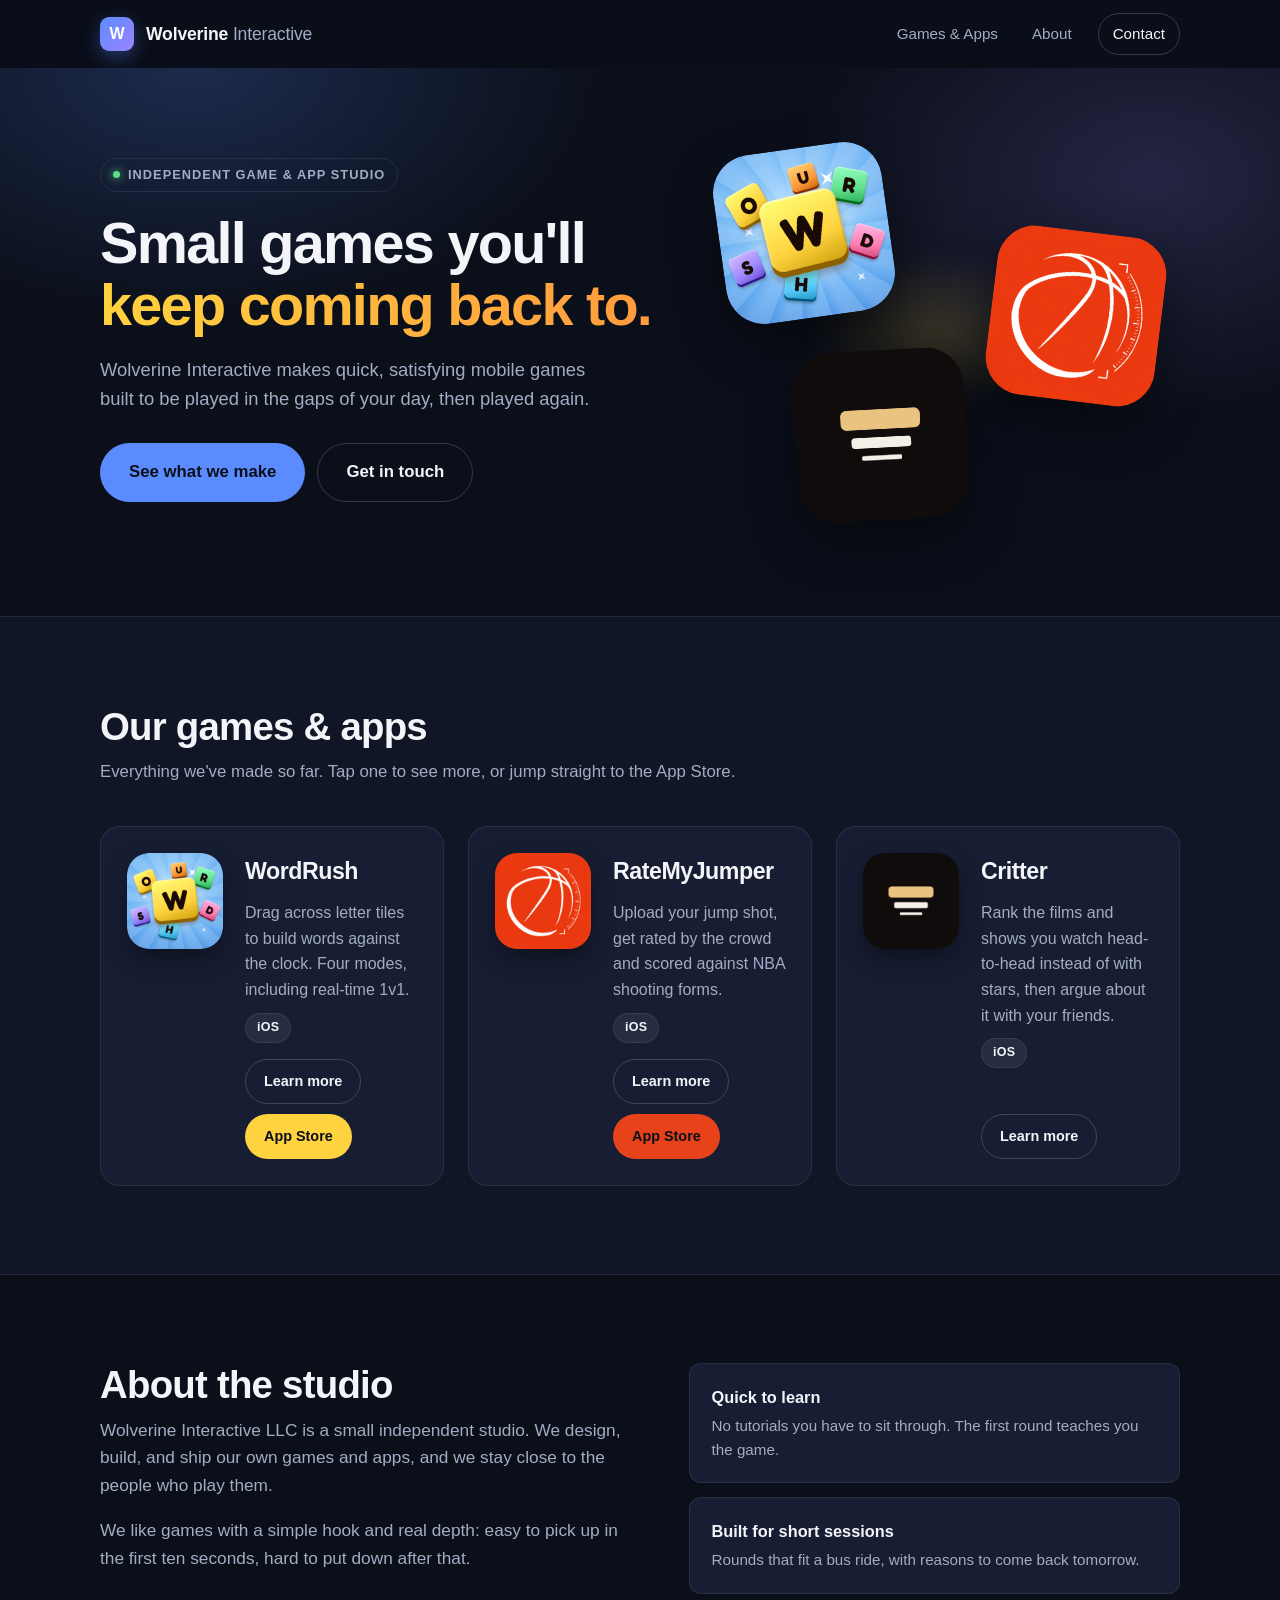
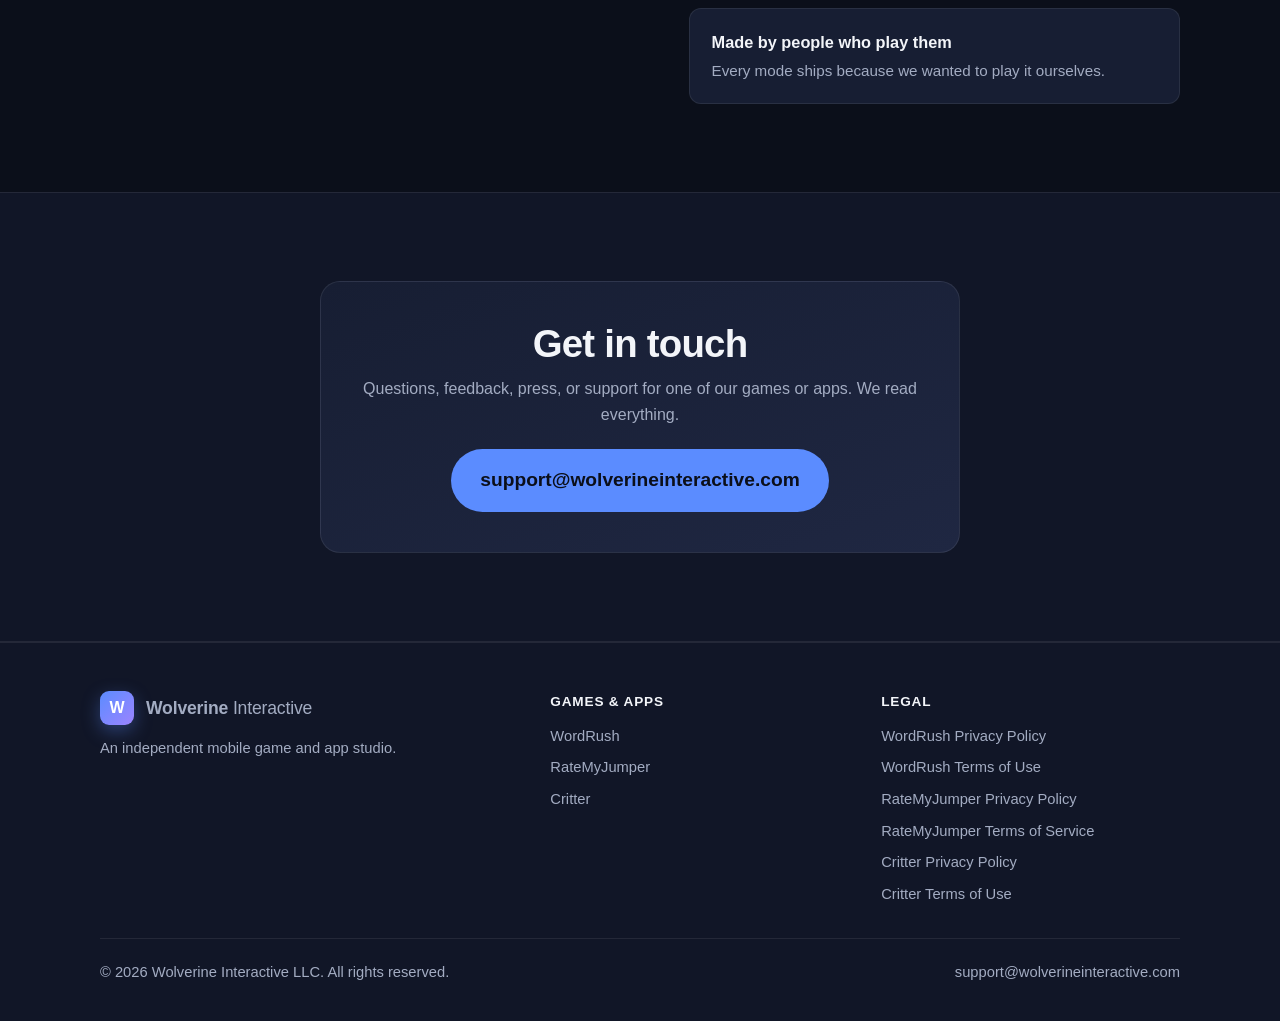
==== commit a6d9fb47: "List Critter as an app, add screenshots, and use App Store badges Add Critter to the home page grid," ====
--- a/index.html
+++ b/index.html
@@ -3,16 +3,16 @@
 <head>
     <meta charset="UTF-8">
     <meta name="viewport" content="width=device-width, initial-scale=1.0">
-    <title>Wolverine Interactive — Independent Game Studio</title>
-    <meta name="description" content="Wolverine Interactive LLC is an independent studio making mobile games like WordRush and RateMyJumper.">
+    <title>Wolverine Interactive — Independent Game &amp; App Studio</title>
+    <meta name="description" content="Wolverine Interactive LLC is an independent studio making mobile games and apps like WordRush, RateMyJumper, and Critter.">
     <meta name="theme-color" content="#0b0f1a">
-    <meta property="og:title" content="Wolverine Interactive — Independent Game Studio">
-    <meta property="og:description" content="Makers of WordRush and RateMyJumper.">
+    <meta property="og:title" content="Wolverine Interactive — Independent Game &amp; App Studio">
+    <meta property="og:description" content="Makers of WordRush, RateMyJumper, and Critter.">
     <meta property="og:type" content="website">
     <meta property="og:url" content="https://wolverineinteractive.com/">
     <meta property="og:image" content="https://wolverineinteractive.com/assets/icons/wordrush.png">
     <link rel="icon" href="assets/favicon.svg" type="image/svg+xml">
-    <link rel="stylesheet" href="styles.css">
+    <link rel="stylesheet" href="styles.css?v=20261123a">
 </head>
 <body>
     <header class="navbar">
@@ -22,7 +22,7 @@
                 <span class="brand-name">Wolverine <span>Interactive</span></span>
             </a>
             <nav class="nav-links" id="navLinks" aria-label="Primary">
-                <a href="#games">Games</a>
+                <a href="#games">Games &amp; Apps</a>
                 <a href="#about">About</a>
                 <a href="#contact" class="nav-cta">Contact</a>
             </nav>
@@ -36,17 +36,18 @@
         <section class="hero" id="home">
             <div class="container hero-grid">
                 <div>
-                    <p class="eyebrow">Independent game studio</p>
+                    <p class="eyebrow">Independent game &amp; app studio</p>
                     <h1 class="hero-title">Small games you'll <em>keep coming back to.</em></h1>
                     <p class="hero-subtitle">Wolverine Interactive makes quick, satisfying mobile games built to be played in the gaps of your day, then played again.</p>
                     <div class="hero-actions">
-                        <a href="#games" class="btn btn-primary btn-lg">See our games</a>
+                        <a href="#games" class="btn btn-primary btn-lg">See what we make</a>
                         <a href="#contact" class="btn btn-ghost btn-lg">Get in touch</a>
                     </div>
                 </div>
                 <div class="hero-art" aria-hidden="true">
                     <img class="art-1" src="assets/icons/wordrush.png" alt="">
                     <img class="art-2" src="assets/icons/ratemyjumper.png" alt="">
+                    <img class="art-3" src="assets/icons/critter.png" alt="">
                 </div>
             </div>
         </section>
@@ -54,8 +55,8 @@
         <section class="section section-alt" id="games">
             <div class="container">
                 <div class="section-head">
-                    <h2 class="section-title">Our games</h2>
-                    <p class="section-lead">Everything we've shipped so far. Tap a game to see more, or jump straight to the App Store.</p>
+                    <h2 class="section-title">Our games &amp; apps</h2>
+                    <p class="section-lead">Everything we've made so far. Tap one to see more, or jump straight to the App Store.</p>
                 </div>
                 <div class="games-grid" id="gamesGrid"></div>
             </div>
@@ -65,7 +66,7 @@
             <div class="container about-grid">
                 <div class="about-copy">
                     <h2 class="section-title">About the studio</h2>
-                    <p>Wolverine Interactive LLC is a small independent studio. We design, build, and ship our own games, and we stay close to the people who play them.</p>
+                    <p>Wolverine Interactive LLC is a small independent studio. We design, build, and ship our own games and apps, and we stay close to the people who play them.</p>
                     <p>We like games with a simple hook and real depth: easy to pick up in the first ten seconds, hard to put down after that.</p>
                 </div>
                 <ul class="value-list">
@@ -89,7 +90,7 @@
             <div class="container">
                 <div class="contact-card">
                     <h2 class="section-title">Get in touch</h2>
-                    <p>Questions, feedback, press, or support for one of our games. We read everything.</p>
+                    <p>Questions, feedback, press, or support for one of our games or apps. We read everything.</p>
                     <a class="btn btn-primary btn-lg contact-email" href="mailto:support@wolverineinteractive.com">support@wolverineinteractive.com</a>
                 </div>
             </div>
@@ -104,13 +105,14 @@
                         <span class="brand-mark" aria-hidden="true">W</span>
                         <span class="brand-name">Wolverine <span>Interactive</span></span>
                     </a>
-                    <p>An independent mobile game studio.</p>
+                    <p>An independent mobile game and app studio.</p>
                 </div>
                 <div>
-                    <h4>Games</h4>
+                    <h4>Games &amp; Apps</h4>
                     <ul>
                         <li><a href="wordrush.html">WordRush</a></li>
                         <li><a href="ratemyjumper.html">RateMyJumper</a></li>
+                        <li><a href="critter.html">Critter</a></li>
                     </ul>
                 </div>
                 <div>
@@ -120,6 +122,8 @@
                         <li><a href="assets/documents/WordRush_TermsOfUse.pdf" target="_blank" rel="noopener">WordRush Terms of Use</a></li>
                         <li><a href="assets/RateMyJumper/Privacy%20Policy%20for%20RateMyJumper.pdf" target="_blank" rel="noopener">RateMyJumper Privacy Policy</a></li>
                         <li><a href="assets/RateMyJumper/RateMyJumper_TermsOfService.pdf" target="_blank" rel="noopener">RateMyJumper Terms of Service</a></li>
+                        <li><a href="critter/privacy.html">Critter Privacy Policy</a></li>
+                        <li><a href="critter/terms.html">Critter Terms of Use</a></li>
                     </ul>
                 </div>
             </div>
@@ -130,7 +134,7 @@
         </div>
     </footer>
 
-    <script src="games-data.js"></script>
-    <script src="script.js"></script>
+    <script src="games-data.js?v=20261123a"></script>
+    <script src="script.js?v=20261011a"></script>
 </body>
 </html>
--- a/styles.css
+++ b/styles.css
@@ -125,11 +125,12 @@
 
 .hero-art { position: relative; height: 380px; }
 .hero-art img {
-    position: absolute; width: 200px; height: 200px; border-radius: 44px;
+    position: absolute; width: 170px; height: 170px; border-radius: 38px;
     box-shadow: var(--shadow); animation: float 6s ease-in-out infinite;
 }
-.hero-art .art-1 { left: 8%; top: 8%; transform: rotate(-8deg); }
-.hero-art .art-2 { right: 6%; bottom: 6%; transform: rotate(7deg); animation-delay: -3s; }
+.hero-art .art-1 { left: 4%; top: 2%; transform: rotate(-8deg); }
+.hero-art .art-2 { right: 4%; top: 24%; transform: rotate(7deg); animation-delay: -3s; }
+.hero-art .art-3 { left: 20%; bottom: 0; transform: rotate(-3deg); animation-delay: -1.5s; }
 .hero-art::after {
     content: ""; position: absolute; inset: 20% 10%; border-radius: 50%; z-index: -1;
     background: radial-gradient(closest-side, rgba(255,210,63,0.18), transparent 70%);
@@ -256,13 +257,35 @@
 
 .legal-links { display: flex; gap: 18px; flex-wrap: wrap; }
 
+.app-store-badge {
+    display: inline-flex; align-items: center; gap: 12px;
+    padding: 12px 26px 12px 20px; border-radius: 14px;
+    background: #fff; color: #000; text-decoration: none;
+    box-shadow: 0 10px 30px rgba(0,0,0,0.35), 0 0 0 4px color-mix(in srgb, var(--accent) 35%, transparent);
+    transition: transform .18s ease, box-shadow .18s ease;
+}
+.app-store-badge:hover { transform: translateY(-2px); box-shadow: 0 14px 36px rgba(0,0,0,0.45), 0 0 0 6px color-mix(in srgb, var(--accent) 55%, transparent); }
+.app-store-badge svg { width: 34px; height: 34px; flex-shrink: 0; }
+.app-store-badge-text { display: flex; flex-direction: column; line-height: 1.05; text-align: left; }
+.app-store-badge-text small { font-size: 0.78rem; font-weight: 500; }
+.app-store-badge-text strong { font-size: 1.6rem; font-weight: 600; letter-spacing: -0.02em; }
+
+.download-card {
+    display: flex; align-items: center; gap: 28px; padding: 36px 40px;
+    background: linear-gradient(135deg, color-mix(in srgb, var(--accent) 16%, var(--surface)), var(--surface-2));
+    border: 1px solid color-mix(in srgb, var(--accent) 40%, var(--border)); border-radius: var(--radius);
+}
+.download-card-icon { width: 96px; height: 96px; border-radius: 22px; flex-shrink: 0; box-shadow: var(--shadow); }
+.download-card-copy { flex: 1; min-width: 0; }
+.download-card-copy .section-lead { margin: 0; }
+
 /* --------------------------------------------------------------------------
    Responsive
    -------------------------------------------------------------------------- */
 @media (max-width: 900px) {
     .hero-grid { grid-template-columns: 1fr; gap: 24px; }
     .hero-art { height: 260px; max-width: 420px; margin: 0 auto; width: 100%; }
-    .hero-art img { width: 150px; height: 150px; border-radius: 34px; }
+    .hero-art img { width: 120px; height: 120px; border-radius: 27px; }
     .about-grid { grid-template-columns: 1fr; gap: 28px; }
     .footer-grid { grid-template-columns: 1fr 1fr; }
 }
@@ -287,6 +310,7 @@
     .game-hero-icon { width: 150px; height: 150px; border-radius: 34px; }
     .game-hero-description { margin-left: auto; margin-right: auto; }
     .game-hero-actions { justify-content: center; }
+    .download-card { flex-direction: column; text-align: center; padding: 32px 22px; }
     .footer-grid { grid-template-columns: 1fr; gap: 24px; }
     .footer-bottom { justify-content: center; text-align: center; }
 }
@@ -294,5 +318,5 @@
 @media (prefers-reduced-motion: reduce) {
     html { scroll-behavior: auto; }
     .hero-art img { animation: none; }
-    .btn, .game-card { transition: none; }
-}
+    .btn, .game-card, .app-store-badge { transition: none; }
+}
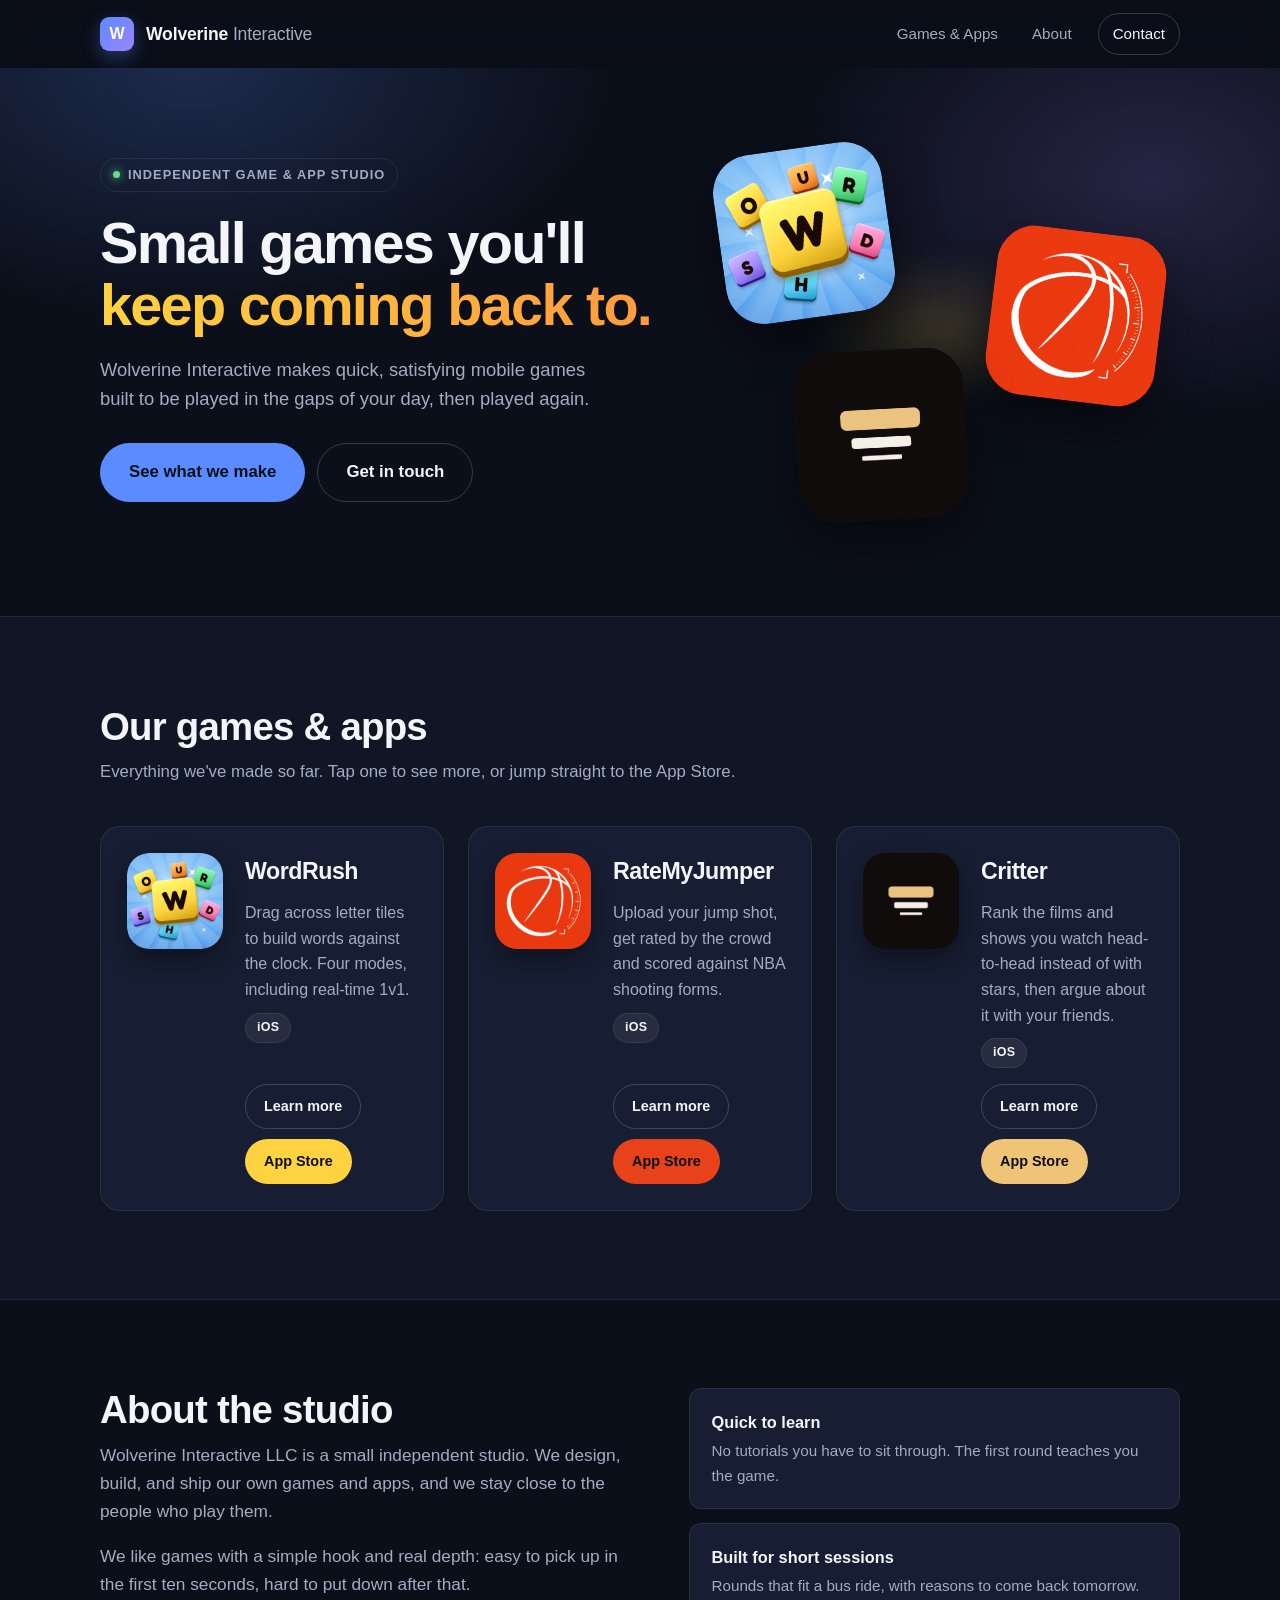
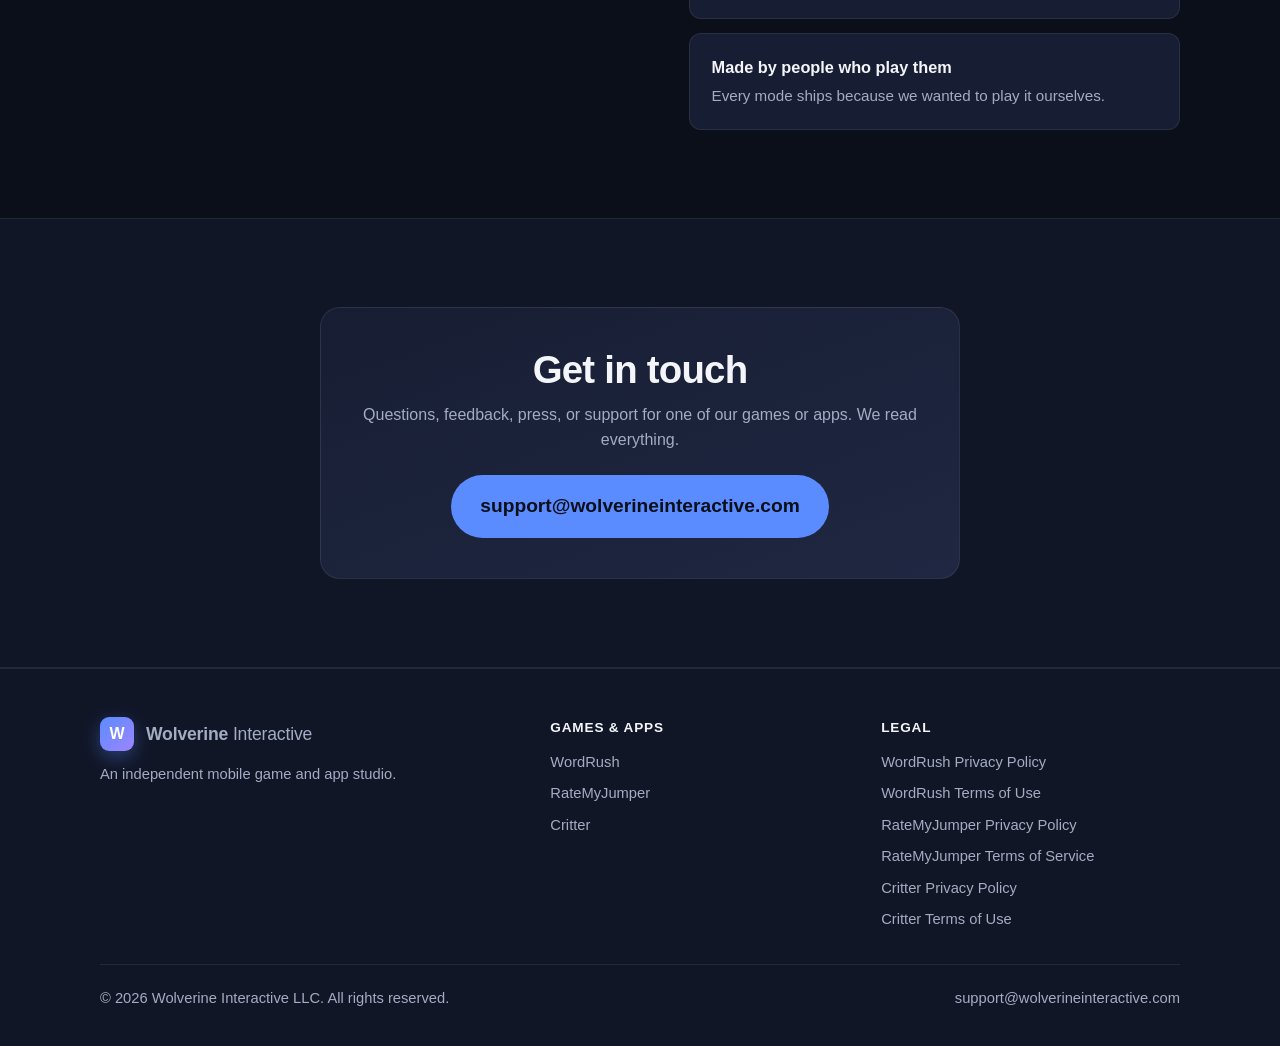
==== commit 54005b11: "Link Critter to its App Store listing Add the App Store link to the home page card, swap the hero's " ====
--- a/index.html
+++ b/index.html
@@ -134,7 +134,7 @@
         </div>
     </footer>
 
-    <script src="games-data.js?v=20261123a"></script>
+    <script src="games-data.js?v=20261127a"></script>
     <script src="script.js?v=20261011a"></script>
 </body>
 </html>
